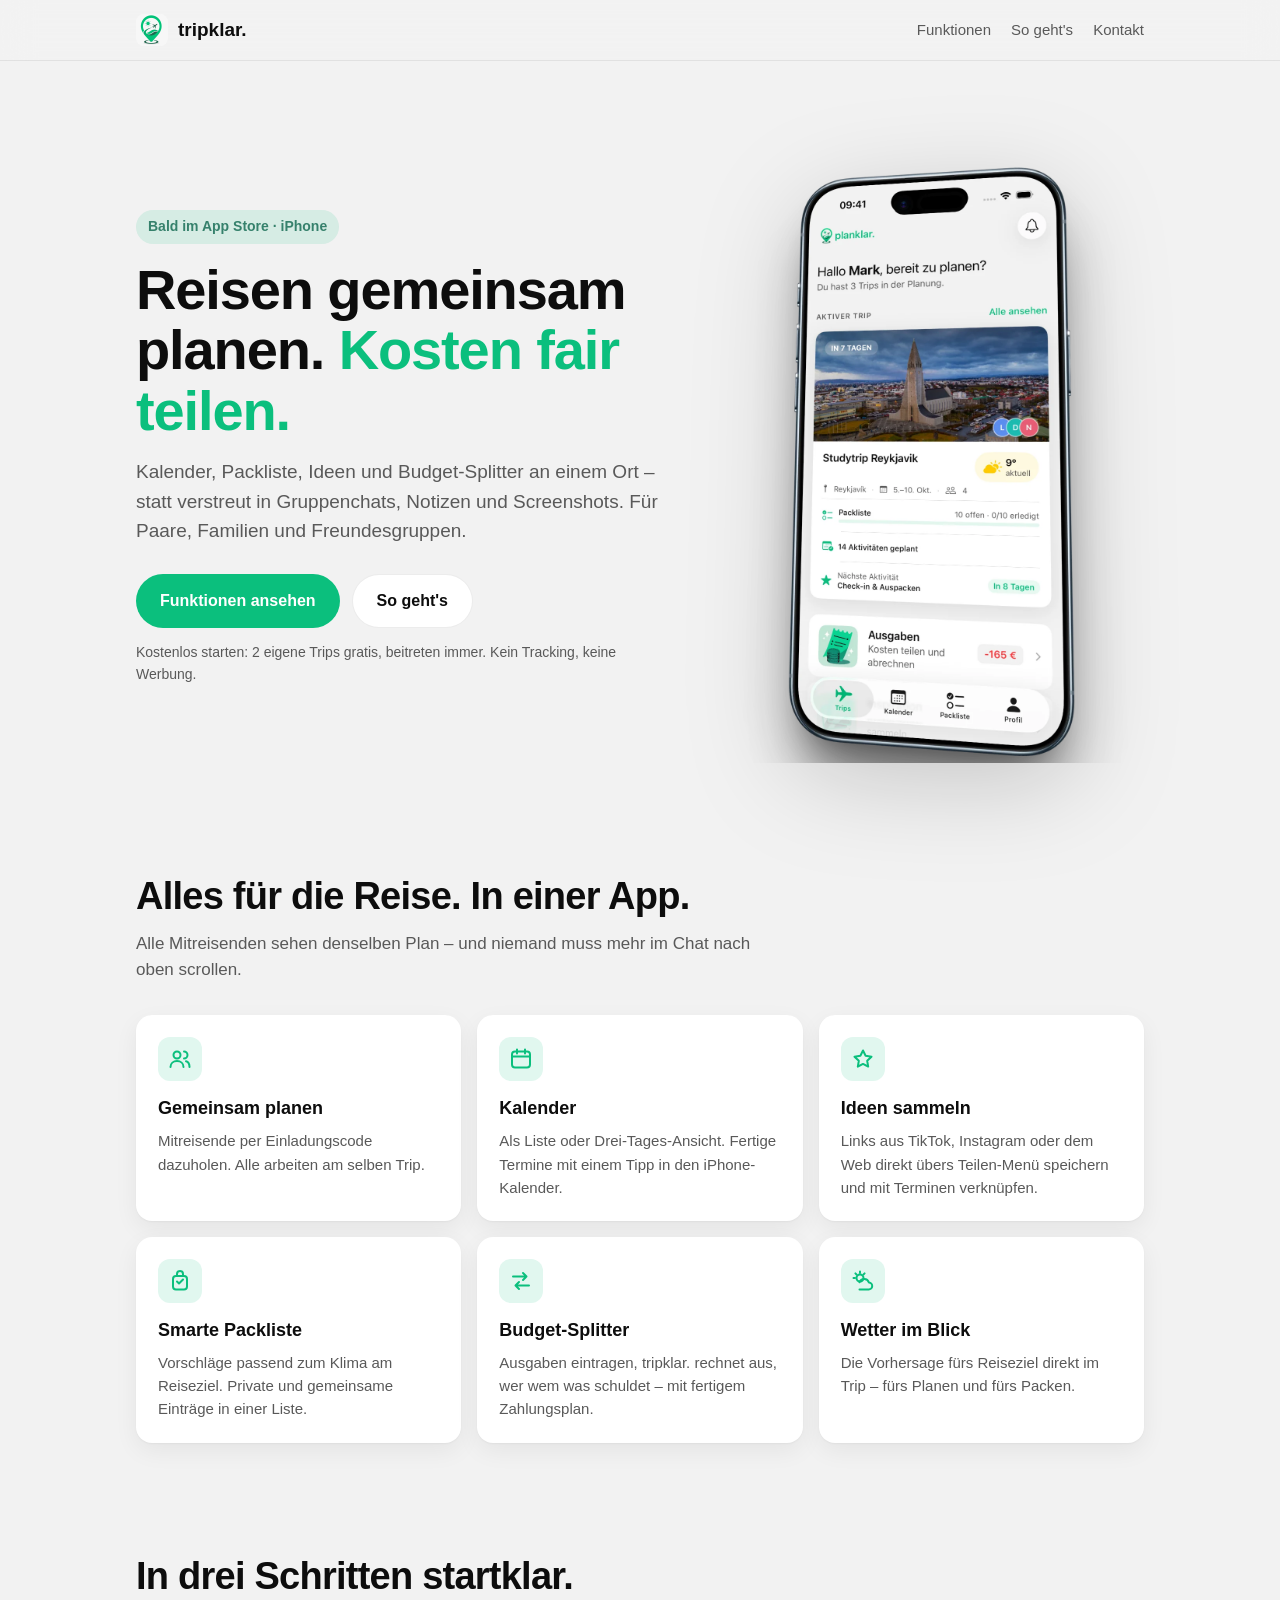
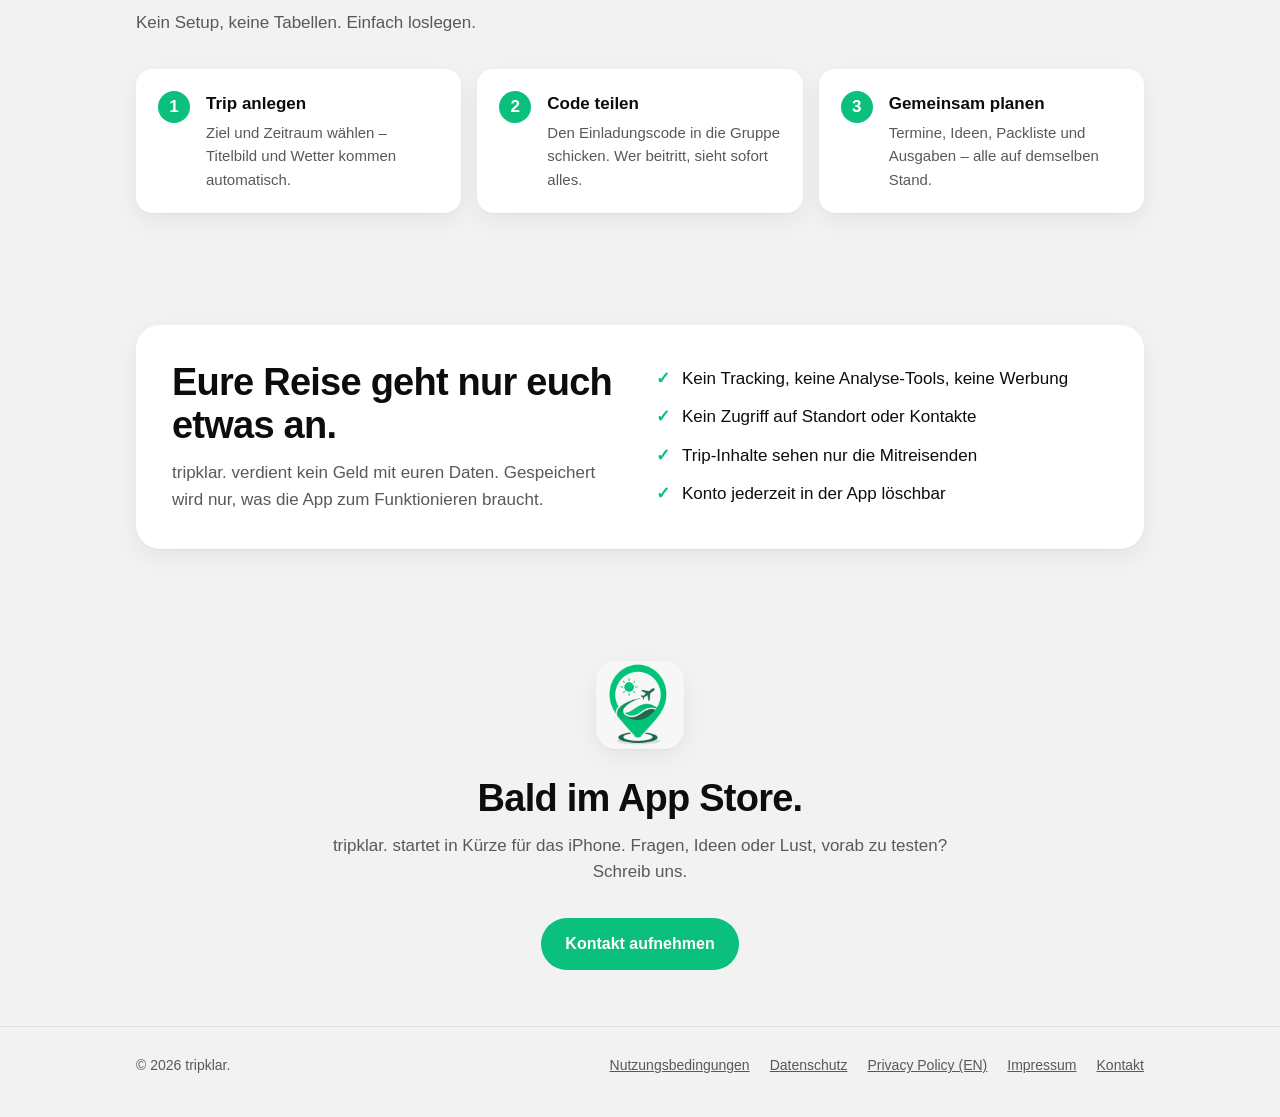
==== index.html @ 57090587 "feat: Website auf den neuen App-Namen tripklar. umgestellt Co-Authored-By: Claude Opus 5.5 <noreply@" ====
<!doctype html>
<html lang="de">
<head>
  <meta charset="utf-8">
  <meta name="viewport" content="width=device-width, initial-scale=1">
  <title>tripklar. – Reisen gemeinsam planen</title>
  <meta name="description" content="tripklar. ist der Reiseplaner für Paare, Familien und Freundesgruppen: Kalender, Packliste, Ideen und Budget-Splitter an einem Ort.">
  <meta name="theme-color" content="#0BBF7D">
  <meta property="og:title" content="tripklar. – Reisen gemeinsam planen">
  <meta property="og:description" content="Kalender, Packliste, Ideen und Budget-Splitter an einem Ort – statt verstreut im Gruppenchat.">
  <meta property="og:image" content="assets/hero-mockup.png">
  <link rel="icon" type="image/png" href="assets/favicon.png">
  <link rel="apple-touch-icon" href="assets/apple-touch-icon.png">
  <link rel="stylesheet" href="style.css">
</head>
<body>

<header class="site-header">
  <div class="wrap">
    <a class="brand" href="./"><img src="assets/logo.png" alt="">tripklar.</a>
    <nav>
      <a class="optional" href="#funktionen">Funktionen</a>
      <a class="optional" href="#so-gehts">So geht's</a>
      <a href="#start">Kontakt</a>
    </nav>
  </div>
</header>

<main>

  <section class="hero">
    <div class="wrap">
      <div>
        <span class="eyebrow">Bald im App Store · iPhone</span>
        <h1>Reisen gemeinsam planen. <span>Kosten fair teilen.</span></h1>
        <p class="lead">Kalender, Packliste, Ideen und Budget-Splitter an einem Ort – statt verstreut in Gruppenchats, Notizen und Screenshots. Für Paare, Familien und Freundesgruppen.</p>
        <div class="cta-row">
          <!-- Zum Launch: primären Button durch den App-Store-Link ersetzen. -->
          <a class="btn btn-primary" href="#funktionen">Funktionen ansehen</a>
          <a class="btn btn-ghost" href="#so-gehts">So geht's</a>
        </div>
        <small>Kostenlos starten: 2 eigene Trips gratis, beitreten immer. Kein Tracking, keine Werbung.</small>
      </div>

      <!-- Mockup from shots.so (transparent background). WebP for size,
           PNG for browsers without WebP support. -->
      <picture class="hero-mockup">
        <source srcset="assets/hero-mockup.webp" type="image/webp">
        <img src="assets/hero-mockup.png" width="1080" height="1620"
             alt="Die Startseite von tripklar. mit dem nächsten Trip, Wetter, Packliste und Ausgaben">
      </picture>
    </div>
  </section>

  <section id="funktionen">
    <div class="wrap">
      <h2 class="section-title">Alles für die Reise. In einer App.</h2>
      <p class="section-lead">Alle Mitreisenden sehen denselben Plan – und niemand muss mehr im Chat nach oben scrollen.</p>

      <div class="features">
        <article class="feature">
          <div class="icon"><svg viewBox="0 0 24 24" fill="none" stroke="currentColor" stroke-width="2" stroke-linecap="round" stroke-linejoin="round"><circle cx="9" cy="8" r="3.5"/><path d="M2.5 20c0-3.6 2.9-6 6.5-6s6.5 2.4 6.5 6"/><path d="M16 4.5a3.5 3.5 0 0 1 0 7"/><path d="M18 14.2c2.2.6 3.5 2.8 3.5 5.8"/></svg></div>
          <h3>Gemeinsam planen</h3>
          <p>Mitreisende per Einladungscode dazuholen. Alle arbeiten am selben Trip.</p>
        </article>
        <article class="feature">
          <div class="icon"><svg viewBox="0 0 24 24" fill="none" stroke="currentColor" stroke-width="2" stroke-linecap="round" stroke-linejoin="round"><rect x="3" y="4.5" width="18" height="16" rx="3"/><path d="M3 9.5h18M8 2.5v4M16 2.5v4"/></svg></div>
          <h3>Kalender</h3>
          <p>Als Liste oder Drei-Tages-Ansicht. Fertige Termine mit einem Tipp in den iPhone-Kalender.</p>
        </article>
        <article class="feature">
          <div class="icon"><svg viewBox="0 0 24 24" fill="none" stroke="currentColor" stroke-width="2" stroke-linecap="round" stroke-linejoin="round"><path d="M12 3.5l2.6 5.3 5.9.9-4.3 4.1 1 5.8L12 16.9l-5.2 2.7 1-5.8-4.3-4.1 5.9-.9z"/></svg></div>
          <h3>Ideen sammeln</h3>
          <p>Links aus TikTok, Instagram oder dem Web direkt übers Teilen-Menü speichern und mit Terminen verknüpfen.</p>
        </article>
        <article class="feature">
          <div class="icon"><svg viewBox="0 0 24 24" fill="none" stroke="currentColor" stroke-width="2" stroke-linecap="round" stroke-linejoin="round"><rect x="5" y="7" width="14" height="13.5" rx="3"/><path d="M9 7V5a3 3 0 0 1 6 0v2M9 12.5l2 2 4-4"/></svg></div>
          <h3>Smarte Packliste</h3>
          <p>Vorschläge passend zum Klima am Reiseziel. Private und gemeinsame Einträge in einer Liste.</p>
        </article>
        <article class="feature">
          <div class="icon"><svg viewBox="0 0 24 24" fill="none" stroke="currentColor" stroke-width="2" stroke-linecap="round" stroke-linejoin="round"><path d="M4 7.5h13.5M14 4l3.5 3.5L14 11"/><path d="M20 16.5H6.5M10 13l-3.5 3.5L10 20"/></svg></div>
          <h3>Budget-Splitter</h3>
          <p>Ausgaben eintragen, tripklar. rechnet aus, wer wem was schuldet – mit fertigem Zahlungsplan.</p>
        </article>
        <article class="feature">
          <div class="icon"><svg viewBox="0 0 24 24" fill="none" stroke="currentColor" stroke-width="2" stroke-linecap="round" stroke-linejoin="round"><circle cx="9" cy="9" r="3.5"/><path d="M9 2.5v1.5M2.5 9H4M4.4 4.4l1.1 1.1M13.6 4.4l-1.1 1.1"/><path d="M8.5 20.5h9a3.5 3.5 0 0 0 .4-7 5 5 0 0 0-9.4-.3"/></svg></div>
          <h3>Wetter im Blick</h3>
          <p>Die Vorhersage fürs Reiseziel direkt im Trip – fürs Planen und fürs Packen.</p>
        </article>
      </div>
    </div>
  </section>

  <section id="so-gehts">
    <div class="wrap">
      <h2 class="section-title">In drei Schritten startklar.</h2>
      <p class="section-lead">Kein Setup, keine Tabellen. Einfach loslegen.</p>
      <div class="steps">
        <div class="step"><h3>Trip anlegen</h3><p>Ziel und Zeitraum wählen – Titelbild und Wetter kommen automatisch.</p></div>
        <div class="step"><h3>Code teilen</h3><p>Den Einladungscode in die Gruppe schicken. Wer beitritt, sieht sofort alles.</p></div>
        <div class="step"><h3>Gemeinsam planen</h3><p>Termine, Ideen, Packliste und Ausgaben – alle auf demselben Stand.</p></div>
      </div>
    </div>
  </section>

  <section>
    <div class="wrap">
      <div class="promise">
        <div>
          <h2 class="section-title">Eure Reise geht nur euch etwas an.</h2>
          <p class="section-lead" style="margin:0">tripklar. verdient kein Geld mit euren Daten. Gespeichert wird nur, was die App zum Funktionieren braucht.</p>
        </div>
        <ul>
          <li>Kein Tracking, keine Analyse-Tools, keine Werbung</li>
          <li>Kein Zugriff auf Standort oder Kontakte</li>
          <li>Trip-Inhalte sehen nur die Mitreisenden</li>
          <li>Konto jederzeit in der App löschbar</li>
        </ul>
      </div>
    </div>
  </section>

  <section id="start" class="cta-final">
    <div class="wrap narrow">
      <img src="assets/logo.png" alt="" width="88" height="88" style="border-radius:20px;box-shadow:var(--shadow)">
      <h2 class="section-title" style="margin-top:20px">Bald im App Store.</h2>
      <p class="section-lead">tripklar. startet in Kürze für das iPhone. Fragen, Ideen oder Lust, vorab zu testen? Schreib uns.</p>
      <!-- TODO: Adresse ersetzen (dieselbe wie AppContact.supportEmail). -->
      <a class="btn btn-primary" href="mailto:support@example.com?subject=tripklar.">Kontakt aufnehmen</a>
    </div>
  </section>

</main>

<footer class="site-footer">
  <div class="wrap">
    <span>© 2026 tripklar.</span>
    <nav>
      <a href="nutzungsbedingungen.html">Nutzungsbedingungen</a>
      <a href="datenschutz.html">Datenschutz</a>
      <a href="privacy.html">Privacy Policy (EN)</a>
      <a href="impressum.html">Impressum</a>
      <a href="mailto:support@example.com">Kontakt</a>
    </nav>
  </div>
</footer>

</body>
</html>
---- style.css ----
/* planklar. website — colours from AppTheme.swift. System fonts only:
   no external requests, so the site needs no cookie banner and the
   privacy policy only has to cover the hosting itself. */

:root {
  --primary: #0BBF7D;
  --secondary: #36816C;
  --bg: #F2F2F2;
  --card: #FFFFFF;
  --text: #0D0D0D;
  --grey: #595959;
  --line: rgba(13, 13, 13, 0.08);
  --tint: rgba(11, 191, 125, 0.12);
  --radius: 16px;
  --shadow: 0 1px 2px rgba(0, 0, 0, 0.04), 0 8px 24px rgba(0, 0, 0, 0.06);
}

@media (prefers-color-scheme: dark) {
  :root {
    --bg: #0F1211;
    --card: #1A1E1C;
    --text: #F2F2F2;
    --grey: #A3A9A6;
    --line: rgba(255, 255, 255, 0.08);
    --tint: rgba(11, 191, 125, 0.16);
    --shadow: none;
  }
}

* { box-sizing: border-box; }

html { -webkit-text-size-adjust: 100%; scroll-behavior: smooth; }

body {
  margin: 0;
  background: var(--bg);
  color: var(--text);
  font-family: -apple-system, BlinkMacSystemFont, "SF Pro Text", "Segoe UI", Roboto, Helvetica, Arial, sans-serif;
  font-size: 17px;
  line-height: 1.55;
}

a { color: var(--secondary); }
@media (prefers-color-scheme: dark) { a { color: var(--primary); } }

.wrap { max-width: 1040px; margin: 0 auto; padding: 0 16px; }
.narrow { max-width: 720px; }

/* ---------- Header ---------- */

.site-header {
  position: sticky; top: 0; z-index: 10;
  background: color-mix(in srgb, var(--bg) 85%, transparent);
  backdrop-filter: saturate(180%) blur(16px);
  -webkit-backdrop-filter: saturate(180%) blur(16px);
  border-bottom: 1px solid var(--line);
}
.site-header .wrap { display: flex; align-items: center; justify-content: space-between; height: 60px; }
.brand { display: flex; align-items: center; gap: 10px; color: var(--text); text-decoration: none; font-weight: 700; font-size: 19px; }
.brand img { width: 32px; height: 32px; border-radius: 8px; }
.site-header nav { display: flex; gap: 20px; }
.site-header nav a { color: var(--grey); text-decoration: none; font-size: 15px; }
.site-header nav a:hover { color: var(--text); }
@media (max-width: 560px) { .site-header nav .optional { display: none; } }

/* ---------- Buttons ---------- */

.btn {
  display: inline-flex; align-items: center; justify-content: center; gap: 8px;
  padding: 14px 24px; border-radius: 999px;
  font-weight: 600; font-size: 16px; text-decoration: none;
  transition: transform .15s ease, opacity .15s ease;
}
.btn:active { transform: scale(0.97); }
.btn-primary { background: var(--primary); color: #fff; }
.btn-primary:hover { opacity: .9; }
.btn-ghost { background: var(--card); color: var(--text); border: 1px solid var(--line); }

/* ---------- Hero ---------- */

.hero { padding: 72px 0 56px; }
.hero .wrap { display: grid; grid-template-columns: 1.1fr 0.9fr; gap: 48px; align-items: center; }
.eyebrow {
  display: inline-block; padding: 6px 12px; border-radius: 999px;
  background: var(--tint); color: var(--secondary);
  font-size: 14px; font-weight: 600;
}
@media (prefers-color-scheme: dark) { .eyebrow { color: var(--primary); } }
.hero h1 { font-size: clamp(36px, 6vw, 56px); line-height: 1.08; letter-spacing: -0.02em; margin: 16px 0; }
.hero h1 span { color: var(--primary); }
.hero p.lead { font-size: 19px; color: var(--grey); margin: 0 0 28px; max-width: 34em; }
.cta-row { display: flex; flex-wrap: wrap; gap: 12px; }
.hero small { display: block; margin-top: 14px; color: var(--grey); font-size: 14px; }

@media (max-width: 820px) {
  .hero { padding: 40px 0 32px; }
  .hero .wrap { grid-template-columns: 1fr; gap: 36px; }
}

/* The phone mockup next to the headline. */
.hero-mockup { display: flex; justify-content: center; }
.hero-mockup img {
  width: 100%; max-width: 420px; height: auto;
  filter: drop-shadow(0 24px 48px rgba(0, 0, 0, 0.18));
}
@media (max-width: 820px) { .hero-mockup img { max-width: 320px; } }

/* ---------- Sections ---------- */

section { padding: 56px 0; }
.section-title { font-size: clamp(28px, 4vw, 38px); letter-spacing: -0.02em; line-height: 1.15; margin: 0 0 12px; }
.section-lead { color: var(--grey); margin: 0 0 32px; max-width: 38em; }

.features { display: grid; grid-template-columns: repeat(3, 1fr); gap: 16px; }
@media (max-width: 900px) { .features { grid-template-columns: repeat(2, 1fr); } }
@media (max-width: 560px) { .features { grid-template-columns: 1fr; } }
.feature { background: var(--card); border-radius: var(--radius); padding: 22px; box-shadow: var(--shadow); }
.feature .icon {
  width: 44px; height: 44px; border-radius: 12px; background: var(--tint);
  display: grid; place-items: center; margin-bottom: 14px; color: var(--primary);
}
.feature .icon svg { width: 24px; height: 24px; }
.feature h3 { margin: 0 0 6px; font-size: 18px; }
.feature p { margin: 0; color: var(--grey); font-size: 15px; }

.steps { display: grid; grid-template-columns: repeat(3, 1fr); gap: 16px; counter-reset: step; }
@media (max-width: 760px) { .steps { grid-template-columns: 1fr; } }
.step { position: relative; padding: 22px 22px 22px 70px; background: var(--card); border-radius: var(--radius); box-shadow: var(--shadow); }
.step::before {
  counter-increment: step; content: counter(step);
  position: absolute; left: 22px; top: 22px;
  width: 32px; height: 32px; border-radius: 50%;
  background: var(--primary); color: #fff; font-weight: 700;
  display: grid; place-items: center;
}
.step h3 { margin: 0 0 4px; font-size: 17px; }
.step p { margin: 0; color: var(--grey); font-size: 15px; }

.promise { background: var(--card); border-radius: 24px; padding: 36px; box-shadow: var(--shadow); display: grid; grid-template-columns: 1fr 1fr; gap: 32px; align-items: center; }
@media (max-width: 760px) { .promise { grid-template-columns: 1fr; padding: 24px; } }
.promise ul { list-style: none; padding: 0; margin: 0; display: grid; gap: 12px; }
.promise li { display: flex; gap: 12px; align-items: flex-start; }
.promise li::before { content: "✓"; color: var(--primary); font-weight: 800; }

.cta-final { text-align: center; }
.cta-final .section-lead { margin-left: auto; margin-right: auto; }

/* ---------- Footer ---------- */

.site-footer { border-top: 1px solid var(--line); padding: 28px 0 40px; color: var(--grey); font-size: 14px; }
.site-footer .wrap { display: flex; flex-wrap: wrap; gap: 12px 24px; justify-content: space-between; }
.site-footer nav { display: flex; flex-wrap: wrap; gap: 8px 20px; }
.site-footer a { color: var(--grey); }

/* ---------- Legal pages ---------- */

.legal { padding: 40px 0 64px; }
.legal h1 { font-size: clamp(30px, 5vw, 42px); letter-spacing: -0.02em; margin: 0 0 8px; }
.legal h2 { font-size: 21px; margin: 36px 0 8px; }
.legal h3 { font-size: 17px; margin: 22px 0 4px; }
.legal p, .legal li { color: var(--text); }
.legal .updated { color: var(--grey); margin: 0 0 24px; }
.legal address { font-style: normal; }

/* Unfilled placeholders: impossible to overlook before publishing. */
mark.todo { background: #FFE58A; color: #0D0D0D; padding: 0 4px; border-radius: 4px; }
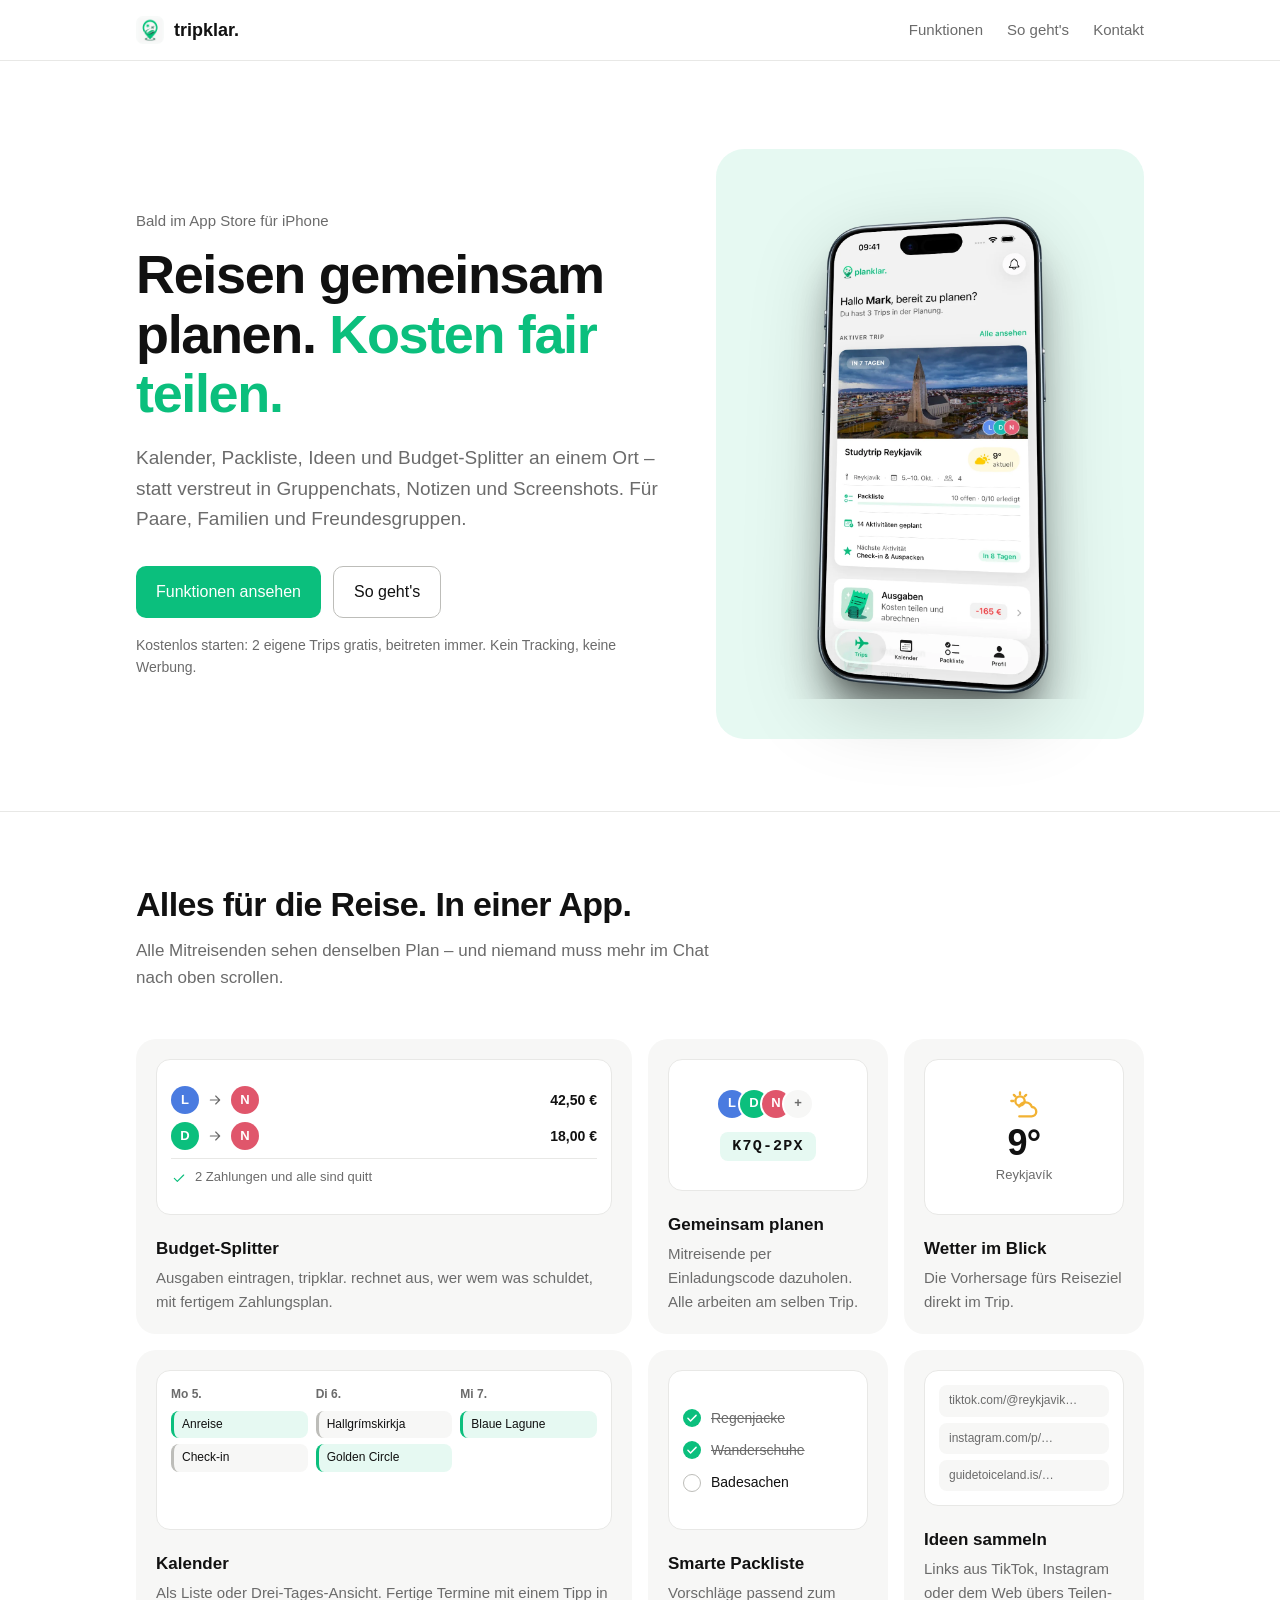
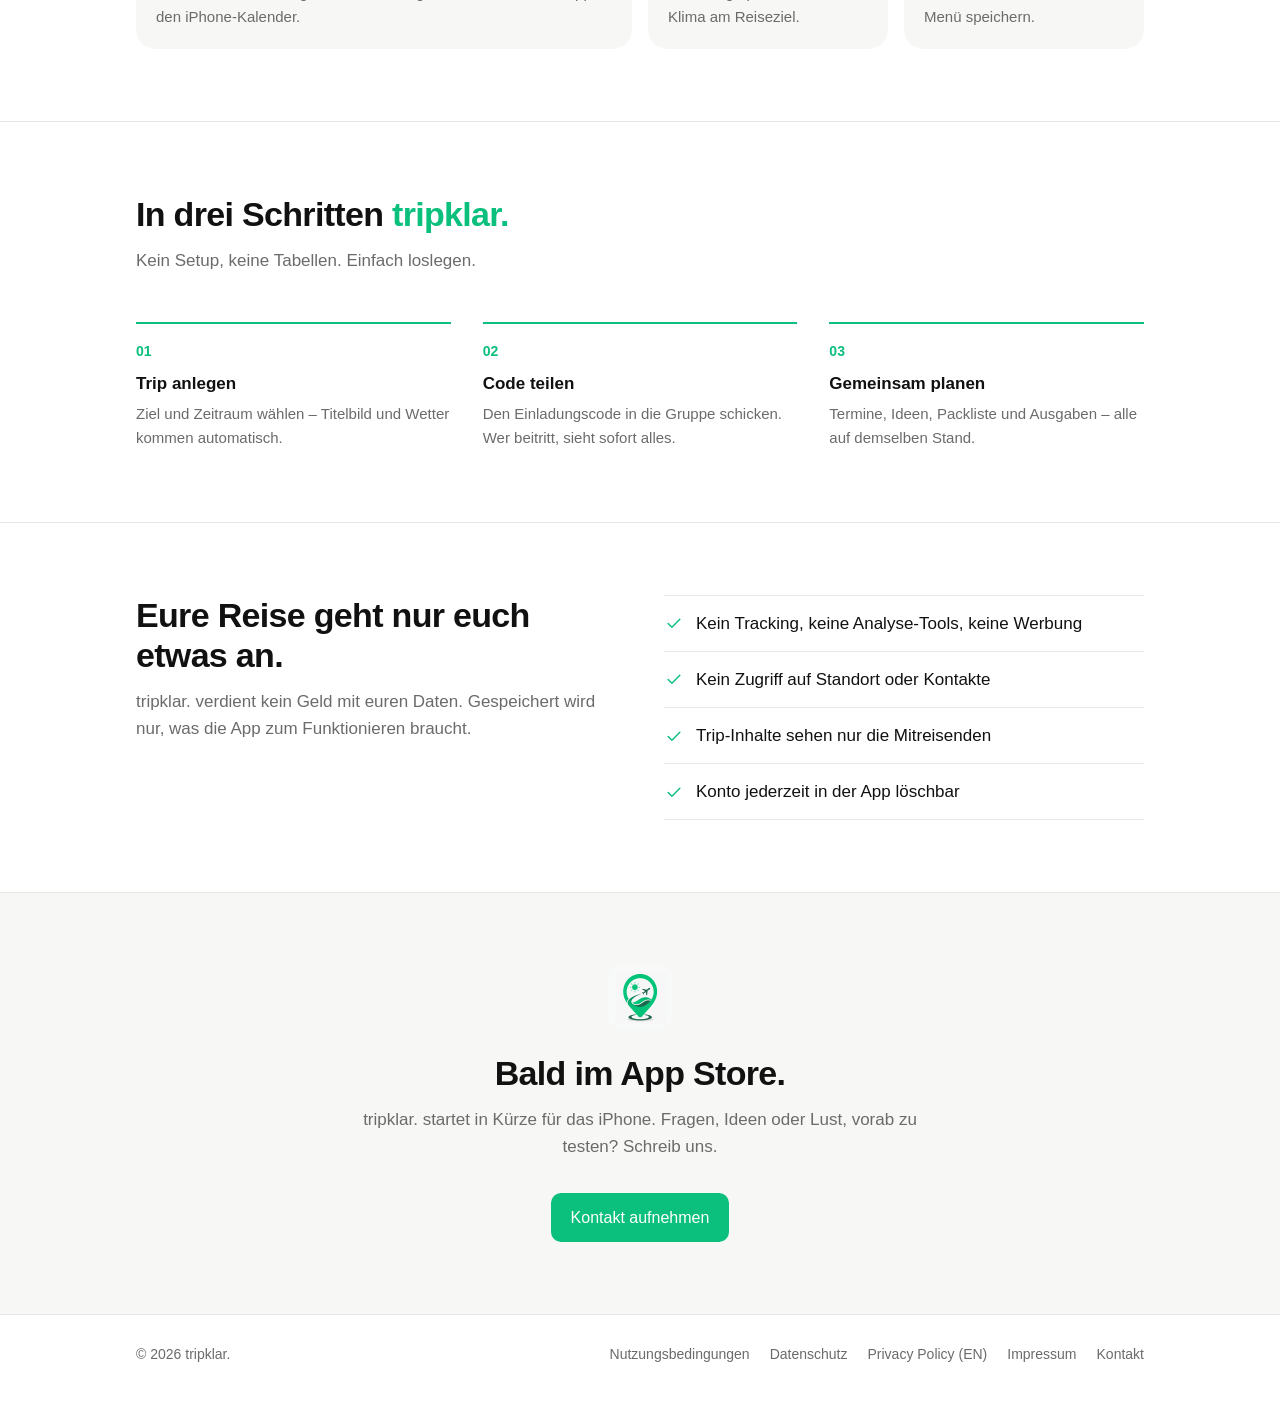
==== commit 19f8fb6f: "Minimalistisches Light-Design, Feature-Bento und Rechtstexte ohne Pexels/Open-Meteo - Nur noch Light" ====
--- a/index.html
+++ b/index.html
@@ -5,10 +5,12 @@
   <meta name="viewport" content="width=device-width, initial-scale=1">
   <title>tripklar. – Reisen gemeinsam planen</title>
   <meta name="description" content="tripklar. ist der Reiseplaner für Paare, Familien und Freundesgruppen: Kalender, Packliste, Ideen und Budget-Splitter an einem Ort.">
-  <meta name="theme-color" content="#0BBF7D">
+  <meta name="theme-color" content="#FFFFFF">
   <meta property="og:title" content="tripklar. – Reisen gemeinsam planen">
   <meta property="og:description" content="Kalender, Packliste, Ideen und Budget-Splitter an einem Ort – statt verstreut im Gruppenchat.">
-  <meta property="og:image" content="assets/hero-mockup.png">
+  <meta property="og:image" content="https://tripklar.app/assets/hero-mockup.png">
+  <meta property="og:url" content="https://tripklar.app/">
+  <link rel="canonical" href="https://tripklar.app/">
   <link rel="icon" type="image/png" href="assets/favicon.png">
   <link rel="apple-touch-icon" href="assets/apple-touch-icon.png">
   <link rel="stylesheet" href="style.css">
@@ -31,7 +33,7 @@
   <section class="hero">
     <div class="wrap">
       <div>
-        <span class="eyebrow">Bald im App Store · iPhone</span>
+        <span class="eyebrow">Bald im App Store für iPhone</span>
         <h1>Reisen gemeinsam planen. <span>Kosten fair teilen.</span></h1>
         <p class="lead">Kalender, Packliste, Ideen und Budget-Splitter an einem Ort – statt verstreut in Gruppenchats, Notizen und Screenshots. Für Paare, Familien und Freundesgruppen.</p>
         <div class="cta-row">
@@ -44,11 +46,13 @@
 
       <!-- Mockup from shots.so (transparent background). WebP for size,
            PNG for browsers without WebP support. -->
-      <picture class="hero-mockup">
-        <source srcset="assets/hero-mockup.webp" type="image/webp">
-        <img src="assets/hero-mockup.png" width="1080" height="1620"
-             alt="Die Startseite von tripklar. mit dem nächsten Trip, Wetter, Packliste und Ausgaben">
-      </picture>
+      <div class="hero-mockup">
+        <picture>
+          <source srcset="assets/hero-mockup.webp" type="image/webp">
+          <img src="assets/hero-mockup.png" width="1080" height="1620"
+               alt="Die Startseite von tripklar. mit dem nächsten Trip, Wetter, Packliste und Ausgaben">
+        </picture>
+      </div>
     </div>
   </section>
 
@@ -57,36 +61,59 @@
       <h2 class="section-title">Alles für die Reise. In einer App.</h2>
       <p class="section-lead">Alle Mitreisenden sehen denselben Plan – und niemand muss mehr im Chat nach oben scrollen.</p>
 
-      <div class="features">
-        <article class="feature">
-          <div class="icon"><svg viewBox="0 0 24 24" fill="none" stroke="currentColor" stroke-width="2" stroke-linecap="round" stroke-linejoin="round"><circle cx="9" cy="8" r="3.5"/><path d="M2.5 20c0-3.6 2.9-6 6.5-6s6.5 2.4 6.5 6"/><path d="M16 4.5a3.5 3.5 0 0 1 0 7"/><path d="M18 14.2c2.2.6 3.5 2.8 3.5 5.8"/></svg></div>
+      <div class="bento">
+        <article class="tile wide">
+          <div class="demo settle" aria-hidden="true">
+            <div class="row"><span class="av" style="--c:#4A7BE0">L</span><svg class="i" viewBox="0 0 24 24"><path d="M5 12h14M13 6l6 6-6 6"/></svg><span class="av" style="--c:#E0566B">N</span><span class="amt">42,50 €</span></div>
+            <div class="row"><span class="av" style="--c:#0BBF7D">D</span><svg class="i" viewBox="0 0 24 24"><path d="M5 12h14M13 6l6 6-6 6"/></svg><span class="av" style="--c:#E0566B">N</span><span class="amt">18,00 €</span></div>
+            <div class="row done"><svg class="i" viewBox="0 0 24 24"><path d="M5 12.5l4.5 4.5L19 7.5"/></svg>2 Zahlungen und alle sind quitt</div>
+          </div>
+          <h3>Budget-Splitter</h3>
+          <p>Ausgaben eintragen, tripklar. rechnet aus, wer wem was schuldet, mit fertigem Zahlungsplan.</p>
+        </article>
+        <article class="tile">
+          <div class="demo invite" aria-hidden="true">
+            <div class="avs"><span class="av" style="--c:#4A7BE0">L</span><span class="av" style="--c:#0BBF7D">D</span><span class="av" style="--c:#E0566B">N</span><span class="av add">+</span></div>
+            <code>K7Q-2PX</code>
+          </div>
           <h3>Gemeinsam planen</h3>
           <p>Mitreisende per Einladungscode dazuholen. Alle arbeiten am selben Trip.</p>
         </article>
-        <article class="feature">
-          <div class="icon"><svg viewBox="0 0 24 24" fill="none" stroke="currentColor" stroke-width="2" stroke-linecap="round" stroke-linejoin="round"><rect x="3" y="4.5" width="18" height="16" rx="3"/><path d="M3 9.5h18M8 2.5v4M16 2.5v4"/></svg></div>
+        <article class="tile">
+          <div class="demo weather" aria-hidden="true">
+            <svg class="i" viewBox="0 0 24 24"><circle cx="9" cy="9" r="3.5"/><path d="M9 2.5v1.5M2.5 9H4M4.4 4.4l1.1 1.1M13.6 4.4l-1.1 1.1"/><path d="M8.5 20.5h9a3.5 3.5 0 0 0 .4-7 5 5 0 0 0-9.4-.3"/></svg>
+            <span class="temp">9°</span>
+            <span class="place">Reykjavík</span>
+          </div>
+          <h3>Wetter im Blick</h3>
+          <p>Die Vorhersage fürs Reiseziel direkt im Trip.</p>
+        </article>
+        <article class="tile wide">
+          <div class="demo cal" aria-hidden="true">
+            <div class="day"><b>Mo 5.</b><span class="ev">Anreise</span><span class="ev soft">Check-in</span></div>
+            <div class="day"><b>Di 6.</b><span class="ev soft">Hallgrímskirkja</span><span class="ev">Golden Circle</span></div>
+            <div class="day"><b>Mi 7.</b><span class="ev">Blaue Lagune</span></div>
+          </div>
           <h3>Kalender</h3>
           <p>Als Liste oder Drei-Tages-Ansicht. Fertige Termine mit einem Tipp in den iPhone-Kalender.</p>
         </article>
-        <article class="feature">
-          <div class="icon"><svg viewBox="0 0 24 24" fill="none" stroke="currentColor" stroke-width="2" stroke-linecap="round" stroke-linejoin="round"><path d="M12 3.5l2.6 5.3 5.9.9-4.3 4.1 1 5.8L12 16.9l-5.2 2.7 1-5.8-4.3-4.1 5.9-.9z"/></svg></div>
+        <article class="tile">
+          <div class="demo pack" aria-hidden="true">
+            <div class="on"><svg class="i" viewBox="0 0 24 24"><path d="M5 12.5l4.5 4.5L19 7.5"/></svg>Regenjacke</div>
+            <div class="on"><svg class="i" viewBox="0 0 24 24"><path d="M5 12.5l4.5 4.5L19 7.5"/></svg>Wanderschuhe</div>
+            <div><span class="box"></span>Badesachen</div>
+          </div>
+          <h3>Smarte Packliste</h3>
+          <p>Vorschläge passend zum Klima am Reiseziel.</p>
+        </article>
+        <article class="tile">
+          <div class="demo links" aria-hidden="true">
+            <span>tiktok.com/@reykjavik…</span>
+            <span>instagram.com/p/…</span>
+            <span>guidetoiceland.is/…</span>
+          </div>
           <h3>Ideen sammeln</h3>
-          <p>Links aus TikTok, Instagram oder dem Web direkt übers Teilen-Menü speichern und mit Terminen verknüpfen.</p>
-        </article>
-        <article class="feature">
-          <div class="icon"><svg viewBox="0 0 24 24" fill="none" stroke="currentColor" stroke-width="2" stroke-linecap="round" stroke-linejoin="round"><rect x="5" y="7" width="14" height="13.5" rx="3"/><path d="M9 7V5a3 3 0 0 1 6 0v2M9 12.5l2 2 4-4"/></svg></div>
-          <h3>Smarte Packliste</h3>
-          <p>Vorschläge passend zum Klima am Reiseziel. Private und gemeinsame Einträge in einer Liste.</p>
-        </article>
-        <article class="feature">
-          <div class="icon"><svg viewBox="0 0 24 24" fill="none" stroke="currentColor" stroke-width="2" stroke-linecap="round" stroke-linejoin="round"><path d="M4 7.5h13.5M14 4l3.5 3.5L14 11"/><path d="M20 16.5H6.5M10 13l-3.5 3.5L10 20"/></svg></div>
-          <h3>Budget-Splitter</h3>
-          <p>Ausgaben eintragen, tripklar. rechnet aus, wer wem was schuldet – mit fertigem Zahlungsplan.</p>
-        </article>
-        <article class="feature">
-          <div class="icon"><svg viewBox="0 0 24 24" fill="none" stroke="currentColor" stroke-width="2" stroke-linecap="round" stroke-linejoin="round"><circle cx="9" cy="9" r="3.5"/><path d="M9 2.5v1.5M2.5 9H4M4.4 4.4l1.1 1.1M13.6 4.4l-1.1 1.1"/><path d="M8.5 20.5h9a3.5 3.5 0 0 0 .4-7 5 5 0 0 0-9.4-.3"/></svg></div>
-          <h3>Wetter im Blick</h3>
-          <p>Die Vorhersage fürs Reiseziel direkt im Trip – fürs Planen und fürs Packen.</p>
+          <p>Links aus TikTok, Instagram oder dem Web übers Teilen-Menü speichern.</p>
         </article>
       </div>
     </div>
@@ -94,7 +121,7 @@
 
   <section id="so-gehts">
     <div class="wrap">
-      <h2 class="section-title">In drei Schritten startklar.</h2>
+      <h2 class="section-title">In drei Schritten <span class="accent">tripklar.</span></h2>
       <p class="section-lead">Kein Setup, keine Tabellen. Einfach loslegen.</p>
       <div class="steps">
         <div class="step"><h3>Trip anlegen</h3><p>Ziel und Zeitraum wählen – Titelbild und Wetter kommen automatisch.</p></div>
@@ -109,13 +136,13 @@
       <div class="promise">
         <div>
           <h2 class="section-title">Eure Reise geht nur euch etwas an.</h2>
-          <p class="section-lead" style="margin:0">tripklar. verdient kein Geld mit euren Daten. Gespeichert wird nur, was die App zum Funktionieren braucht.</p>
+          <p class="section-lead">tripklar. verdient kein Geld mit euren Daten. Gespeichert wird nur, was die App zum Funktionieren braucht.</p>
         </div>
         <ul>
-          <li>Kein Tracking, keine Analyse-Tools, keine Werbung</li>
-          <li>Kein Zugriff auf Standort oder Kontakte</li>
-          <li>Trip-Inhalte sehen nur die Mitreisenden</li>
-          <li>Konto jederzeit in der App löschbar</li>
+          <li><svg class="i" viewBox="0 0 24 24" aria-hidden="true"><path d="M5 12.5l4.5 4.5L19 7.5"/></svg>Kein Tracking, keine Analyse-Tools, keine Werbung</li>
+          <li><svg class="i" viewBox="0 0 24 24" aria-hidden="true"><path d="M5 12.5l4.5 4.5L19 7.5"/></svg>Kein Zugriff auf Standort oder Kontakte</li>
+          <li><svg class="i" viewBox="0 0 24 24" aria-hidden="true"><path d="M5 12.5l4.5 4.5L19 7.5"/></svg>Trip-Inhalte sehen nur die Mitreisenden</li>
+          <li><svg class="i" viewBox="0 0 24 24" aria-hidden="true"><path d="M5 12.5l4.5 4.5L19 7.5"/></svg>Konto jederzeit in der App löschbar</li>
         </ul>
       </div>
     </div>
@@ -123,11 +150,10 @@
 
   <section id="start" class="cta-final">
     <div class="wrap narrow">
-      <img src="assets/logo.png" alt="" width="88" height="88" style="border-radius:20px;box-shadow:var(--shadow)">
-      <h2 class="section-title" style="margin-top:20px">Bald im App Store.</h2>
+      <img src="assets/logo.png" alt="" width="64" height="64">
+      <h2 class="section-title">Bald im App Store.</h2>
       <p class="section-lead">tripklar. startet in Kürze für das iPhone. Fragen, Ideen oder Lust, vorab zu testen? Schreib uns.</p>
-      <!-- TODO: Adresse ersetzen (dieselbe wie AppContact.supportEmail). -->
-      <a class="btn btn-primary" href="mailto:support@example.com?subject=tripklar.">Kontakt aufnehmen</a>
+      <a class="btn btn-primary" href="mailto:info@tripklar.app?subject=tripklar.">Kontakt aufnehmen</a>
     </div>
   </section>
 
@@ -141,7 +167,7 @@
       <a href="datenschutz.html">Datenschutz</a>
       <a href="privacy.html">Privacy Policy (EN)</a>
       <a href="impressum.html">Impressum</a>
-      <a href="mailto:support@example.com">Kontakt</a>
+      <a href="mailto:info@tripklar.app">Kontakt</a>
     </nav>
   </div>
 </footer>
--- a/style.css
+++ b/style.css
@@ -1,30 +1,17 @@
-/* planklar. website — colours from AppTheme.swift. System fonts only:
-   no external requests, so the site needs no cookie banner and the
-   privacy policy only has to cover the hosting itself. */
+/* tripklar. website — light only, colours from AppTheme.swift.
+   System fonts only: no external requests, so the site needs no cookie
+   banner and the privacy policy only has to cover the hosting itself. */
 
 :root {
+  color-scheme: light;
+  /* The one green, plus one flat tint of it — no other greens, no gradients. */
   --primary: #0BBF7D;
-  --secondary: #36816C;
-  --bg: #F2F2F2;
-  --card: #FFFFFF;
-  --text: #0D0D0D;
-  --grey: #595959;
-  --line: rgba(13, 13, 13, 0.08);
-  --tint: rgba(11, 191, 125, 0.12);
-  --radius: 16px;
-  --shadow: 0 1px 2px rgba(0, 0, 0, 0.04), 0 8px 24px rgba(0, 0, 0, 0.06);
-}
-
-@media (prefers-color-scheme: dark) {
-  :root {
-    --bg: #0F1211;
-    --card: #1A1E1C;
-    --text: #F2F2F2;
-    --grey: #A3A9A6;
-    --line: rgba(255, 255, 255, 0.08);
-    --tint: rgba(11, 191, 125, 0.16);
-    --shadow: none;
-  }
+  --tint: rgba(11, 191, 125, 0.10);
+  --bg: #FFFFFF;
+  --subtle: #F7F7F6;
+  --text: #111111;
+  --grey: #6B6B6B;
+  --line: #E8E8E6;
 }
 
 * { box-sizing: border-box; }
@@ -37,11 +24,17 @@
   color: var(--text);
   font-family: -apple-system, BlinkMacSystemFont, "SF Pro Text", "Segoe UI", Roboto, Helvetica, Arial, sans-serif;
   font-size: 17px;
-  line-height: 1.55;
-}
-
-a { color: var(--secondary); }
-@media (prefers-color-scheme: dark) { a { color: var(--primary); } }
+  line-height: 1.6;
+}
+
+a { color: var(--text); text-decoration-color: var(--primary); text-decoration-thickness: 1.5px; text-underline-offset: 3px; }
+
+/* Line icons (24×24 grid), coloured via currentColor. */
+svg.i {
+  width: 20px; height: 20px; flex: none;
+  fill: none; stroke: currentColor; stroke-width: 1.75;
+  stroke-linecap: round; stroke-linejoin: round;
+}
 
 .wrap { max-width: 1040px; margin: 0 auto; padding: 0 16px; }
 .narrow { max-width: 720px; }
@@ -50,15 +43,15 @@
 
 .site-header {
   position: sticky; top: 0; z-index: 10;
-  background: color-mix(in srgb, var(--bg) 85%, transparent);
-  backdrop-filter: saturate(180%) blur(16px);
-  -webkit-backdrop-filter: saturate(180%) blur(16px);
+  background: rgba(255, 255, 255, 0.92);
+  backdrop-filter: blur(12px);
+  -webkit-backdrop-filter: blur(12px);
   border-bottom: 1px solid var(--line);
 }
 .site-header .wrap { display: flex; align-items: center; justify-content: space-between; height: 60px; }
-.brand { display: flex; align-items: center; gap: 10px; color: var(--text); text-decoration: none; font-weight: 700; font-size: 19px; }
-.brand img { width: 32px; height: 32px; border-radius: 8px; }
-.site-header nav { display: flex; gap: 20px; }
+.brand { display: flex; align-items: center; gap: 10px; color: var(--text); text-decoration: none; font-weight: 600; font-size: 18px; }
+.brand img { width: 28px; height: 28px; border-radius: 7px; }
+.site-header nav { display: flex; gap: 24px; }
 .site-header nav a { color: var(--grey); text-decoration: none; font-size: 15px; }
 .site-header nav a:hover { color: var(--text); }
 @media (max-width: 560px) { .site-header nav .optional { display: none; } }
@@ -67,100 +60,161 @@
 
 .btn {
   display: inline-flex; align-items: center; justify-content: center; gap: 8px;
-  padding: 14px 24px; border-radius: 999px;
-  font-weight: 600; font-size: 16px; text-decoration: none;
-  transition: transform .15s ease, opacity .15s ease;
-}
-.btn:active { transform: scale(0.97); }
+  padding: 12px 20px; border-radius: 10px;
+  font-weight: 500; font-size: 16px; text-decoration: none;
+  transition: opacity .15s ease, border-color .15s ease;
+}
 .btn-primary { background: var(--primary); color: #fff; }
-.btn-primary:hover { opacity: .9; }
-.btn-ghost { background: var(--card); color: var(--text); border: 1px solid var(--line); }
+.btn-primary:hover { opacity: .88; }
+.btn-ghost { color: var(--text); border: 1.5px solid #BDBDB9; }
+.btn-ghost:hover { border-color: var(--text); }
 
 /* ---------- Hero ---------- */
 
-.hero { padding: 72px 0 56px; }
-.hero .wrap { display: grid; grid-template-columns: 1.1fr 0.9fr; gap: 48px; align-items: center; }
-.eyebrow {
-  display: inline-block; padding: 6px 12px; border-radius: 999px;
-  background: var(--tint); color: var(--secondary);
-  font-size: 14px; font-weight: 600;
-}
-@media (prefers-color-scheme: dark) { .eyebrow { color: var(--primary); } }
-.hero h1 { font-size: clamp(36px, 6vw, 56px); line-height: 1.08; letter-spacing: -0.02em; margin: 16px 0; }
-.hero h1 span { color: var(--primary); }
-.hero p.lead { font-size: 19px; color: var(--grey); margin: 0 0 28px; max-width: 34em; }
+.hero { padding: 88px 0 72px; }
+.hero .wrap { display: grid; grid-template-columns: 1.1fr 0.9fr; gap: 56px; align-items: center; }
+.eyebrow { display: block; color: var(--grey); font-size: 15px; }
+.hero h1 { font-size: clamp(36px, 5.5vw, 54px); font-weight: 600; line-height: 1.1; letter-spacing: -0.025em; margin: 12px 0 20px; }
+.hero h1 span, .accent { color: var(--primary); }
+.hero p.lead { font-size: 19px; color: var(--grey); margin: 0 0 32px; max-width: 32em; }
 .cta-row { display: flex; flex-wrap: wrap; gap: 12px; }
-.hero small { display: block; margin-top: 14px; color: var(--grey); font-size: 14px; }
+.hero small { display: block; margin-top: 16px; color: var(--grey); font-size: 14px; }
 
 @media (max-width: 820px) {
-  .hero { padding: 40px 0 32px; }
-  .hero .wrap { grid-template-columns: 1fr; gap: 36px; }
-}
-
-/* The phone mockup next to the headline. */
-.hero-mockup { display: flex; justify-content: center; }
+  .hero { padding: 48px 0 40px; }
+  .hero .wrap { grid-template-columns: 1fr; gap: 40px; }
+}
+
+/* The phone mockup sits on a flat green panel so its edges have room
+   and it doesn't read as cropped. */
+.hero-mockup {
+  display: flex; justify-content: center;
+  padding: 40px 24px;
+  background: var(--tint);
+  border-radius: 28px;
+}
 .hero-mockup img {
-  width: 100%; max-width: 420px; height: auto;
-  filter: drop-shadow(0 24px 48px rgba(0, 0, 0, 0.18));
-}
-@media (max-width: 820px) { .hero-mockup img { max-width: 320px; } }
+  display: block; width: 100%; max-width: 340px; height: auto;
+  filter: drop-shadow(0 20px 36px rgba(0, 0, 0, 0.16));
+}
+@media (max-width: 820px) { .hero-mockup { padding: 28px 16px; } .hero-mockup img { max-width: 260px; } }
 
 /* ---------- Sections ---------- */
 
-section { padding: 56px 0; }
-.section-title { font-size: clamp(28px, 4vw, 38px); letter-spacing: -0.02em; line-height: 1.15; margin: 0 0 12px; }
-.section-lead { color: var(--grey); margin: 0 0 32px; max-width: 38em; }
-
-.features { display: grid; grid-template-columns: repeat(3, 1fr); gap: 16px; }
-@media (max-width: 900px) { .features { grid-template-columns: repeat(2, 1fr); } }
-@media (max-width: 560px) { .features { grid-template-columns: 1fr; } }
-.feature { background: var(--card); border-radius: var(--radius); padding: 22px; box-shadow: var(--shadow); }
-.feature .icon {
-  width: 44px; height: 44px; border-radius: 12px; background: var(--tint);
-  display: grid; place-items: center; margin-bottom: 14px; color: var(--primary);
-}
-.feature .icon svg { width: 24px; height: 24px; }
-.feature h3 { margin: 0 0 6px; font-size: 18px; }
-.feature p { margin: 0; color: var(--grey); font-size: 15px; }
-
-.steps { display: grid; grid-template-columns: repeat(3, 1fr); gap: 16px; counter-reset: step; }
-@media (max-width: 760px) { .steps { grid-template-columns: 1fr; } }
-.step { position: relative; padding: 22px 22px 22px 70px; background: var(--card); border-radius: var(--radius); box-shadow: var(--shadow); }
+section { padding: 72px 0; border-top: 1px solid var(--line); }
+section.hero { border-top: 0; }
+.section-title { font-size: clamp(26px, 3.5vw, 34px); font-weight: 600; letter-spacing: -0.02em; line-height: 1.2; margin: 0 0 12px; }
+.section-lead { color: var(--grey); margin: 0 0 48px; max-width: 36em; }
+
+/* Feature bento: each tile shows a tiny piece of the app, built in HTML. */
+.bento { display: grid; grid-template-columns: repeat(4, 1fr); gap: 16px; }
+.tile { grid-column: span 1; display: flex; flex-direction: column; padding: 20px; background: var(--subtle); border-radius: 20px; }
+.tile.wide { grid-column: span 2; }
+@media (max-width: 900px) { .bento { grid-template-columns: repeat(2, 1fr); } }
+@media (max-width: 560px) { .bento { grid-template-columns: 1fr; } .tile.wide { grid-column: span 1; } }
+.tile h3 { margin: 0 0 4px; font-size: 17px; font-weight: 600; }
+.tile p { margin: 0; color: var(--grey); font-size: 15px; }
+
+.demo {
+  flex: 1; min-height: 132px; margin-bottom: 20px; padding: 14px;
+  background: var(--bg); border: 1px solid var(--line); border-radius: 14px;
+  font-size: 14px;
+}
+.av {
+  display: inline-grid; place-items: center; flex: none;
+  width: 28px; height: 28px; border-radius: 50%;
+  background: var(--c); color: #fff; font-size: 13px; font-weight: 600;
+}
+
+.settle { display: grid; gap: 8px; align-content: center; }
+.settle .row { display: flex; align-items: center; gap: 8px; }
+.settle .row .i { width: 16px; height: 16px; color: var(--grey); }
+.settle .amt { margin-left: auto; font-weight: 600; font-variant-numeric: tabular-nums; }
+.settle .done { color: var(--grey); font-size: 13px; padding-top: 8px; border-top: 1px solid var(--line); }
+.settle .done .i { color: var(--primary); }
+
+.invite { display: flex; flex-direction: column; align-items: center; justify-content: center; gap: 14px; }
+.invite .avs { display: flex; }
+.invite .av { margin-left: -6px; box-shadow: 0 0 0 2px var(--bg); }
+.invite .av.add { background: var(--subtle); color: var(--grey); }
+.invite code {
+  padding: 6px 12px; border-radius: 8px; background: var(--tint);
+  color: var(--text); font: 600 15px ui-monospace, SFMono-Regular, Menlo, monospace; letter-spacing: 0.08em;
+}
+
+.weather { display: flex; flex-direction: column; align-items: center; justify-content: center; gap: 2px; }
+.weather .i { width: 32px; height: 32px; color: #F2B233; }
+.weather .temp { font-size: 36px; font-weight: 600; line-height: 1.1; letter-spacing: -0.02em; }
+.weather .place { color: var(--grey); font-size: 13px; }
+
+.cal { display: grid; grid-template-columns: repeat(3, 1fr); gap: 8px; }
+.cal .day { display: flex; flex-direction: column; gap: 6px; }
+.cal b { font-size: 12px; font-weight: 600; color: var(--grey); }
+.cal .ev {
+  padding: 6px 8px; border-radius: 8px; border-left: 3px solid var(--primary);
+  background: var(--tint); font-size: 12px; line-height: 1.3;
+  overflow: hidden; text-overflow: ellipsis; white-space: nowrap;
+}
+.cal .ev.soft { background: var(--subtle); border-left-color: #BDBDB9; }
+
+.pack { display: grid; gap: 10px; align-content: center; }
+.pack div { display: flex; align-items: center; gap: 10px; }
+.pack .on { color: var(--grey); text-decoration: line-through; }
+.pack .on .i {
+  width: 18px; height: 18px; padding: 2px; border-radius: 50%;
+  background: var(--primary); color: #fff; stroke-width: 2.5;
+}
+.pack .box { width: 18px; height: 18px; border-radius: 50%; border: 1.5px solid #BDBDB9; }
+
+.links { display: flex; flex-direction: column; justify-content: center; gap: 6px; }
+.links span {
+  padding: 6px 10px; border-radius: 8px; background: var(--subtle);
+  color: var(--grey); font-size: 12px;
+  overflow: hidden; text-overflow: ellipsis; white-space: nowrap;
+}
+
+.steps { display: grid; grid-template-columns: repeat(3, 1fr); gap: 32px; counter-reset: step; }
+@media (max-width: 760px) { .steps { grid-template-columns: 1fr; gap: 24px; } }
+.step { padding-top: 16px; border-top: 2px solid var(--primary); }
 .step::before {
-  counter-increment: step; content: counter(step);
-  position: absolute; left: 22px; top: 22px;
-  width: 32px; height: 32px; border-radius: 50%;
-  background: var(--primary); color: #fff; font-weight: 700;
-  display: grid; place-items: center;
-}
-.step h3 { margin: 0 0 4px; font-size: 17px; }
+  counter-increment: step; content: "0" counter(step);
+  display: block; margin-bottom: 8px;
+  color: var(--primary); font-size: 14px; font-weight: 600; font-variant-numeric: tabular-nums;
+}
+.step h3 { margin: 0 0 4px; font-size: 17px; font-weight: 600; }
 .step p { margin: 0; color: var(--grey); font-size: 15px; }
 
-.promise { background: var(--card); border-radius: 24px; padding: 36px; box-shadow: var(--shadow); display: grid; grid-template-columns: 1fr 1fr; gap: 32px; align-items: center; }
-@media (max-width: 760px) { .promise { grid-template-columns: 1fr; padding: 24px; } }
-.promise ul { list-style: none; padding: 0; margin: 0; display: grid; gap: 12px; }
-.promise li { display: flex; gap: 12px; align-items: flex-start; }
-.promise li::before { content: "✓"; color: var(--primary); font-weight: 800; }
-
-.cta-final { text-align: center; }
-.cta-final .section-lead { margin-left: auto; margin-right: auto; }
+.promise { display: grid; grid-template-columns: 1fr 1fr; gap: 48px; align-items: start; }
+.promise .section-lead { margin: 0; }
+@media (max-width: 760px) { .promise { grid-template-columns: 1fr; gap: 28px; } }
+.promise ul { list-style: none; padding: 0; margin: 0; }
+.promise li { display: flex; gap: 12px; align-items: center; padding: 14px 0; border-bottom: 1px solid var(--line); }
+.promise li:first-child { border-top: 1px solid var(--line); }
+.promise li .i { color: var(--primary); }
+
+.cta-final { background: var(--subtle); text-align: center; }
+.cta-final img { display: block; margin: 0 auto 24px; border-radius: 14px; }
+.cta-final .section-lead { margin-left: auto; margin-right: auto; margin-bottom: 32px; }
 
 /* ---------- Footer ---------- */
 
 .site-footer { border-top: 1px solid var(--line); padding: 28px 0 40px; color: var(--grey); font-size: 14px; }
-.site-footer .wrap { display: flex; flex-wrap: wrap; gap: 12px 24px; justify-content: space-between; }
+.site-footer .wrap { display: flex; flex-wrap: wrap; gap: 12px 24px; justify-content: space-between; align-items: center; }
 .site-footer nav { display: flex; flex-wrap: wrap; gap: 8px 20px; }
-.site-footer a { color: var(--grey); }
+.site-footer a { color: var(--grey); text-decoration: none; }
+.site-footer a:hover { color: var(--text); }
+.back { display: inline-flex; align-items: center; gap: 6px; }
+.back .i { width: 16px; height: 16px; }
 
 /* ---------- Legal pages ---------- */
 
-.legal { padding: 40px 0 64px; }
-.legal h1 { font-size: clamp(30px, 5vw, 42px); letter-spacing: -0.02em; margin: 0 0 8px; }
-.legal h2 { font-size: 21px; margin: 36px 0 8px; }
-.legal h3 { font-size: 17px; margin: 22px 0 4px; }
+.legal { padding: 48px 0 72px; }
+.legal h1 { font-size: clamp(30px, 5vw, 40px); font-weight: 600; letter-spacing: -0.02em; margin: 0 0 8px; }
+.legal h2 { font-size: 20px; font-weight: 600; margin: 40px 0 8px; }
+.legal h3 { font-size: 17px; font-weight: 600; margin: 24px 0 4px; }
 .legal p, .legal li { color: var(--text); }
 .legal .updated { color: var(--grey); margin: 0 0 24px; }
 .legal address { font-style: normal; }
 
 /* Unfilled placeholders: impossible to overlook before publishing. */
-mark.todo { background: #FFE58A; color: #0D0D0D; padding: 0 4px; border-radius: 4px; }
+mark.todo { background: #FFE58A; color: #111; padding: 0 4px; border-radius: 4px; }
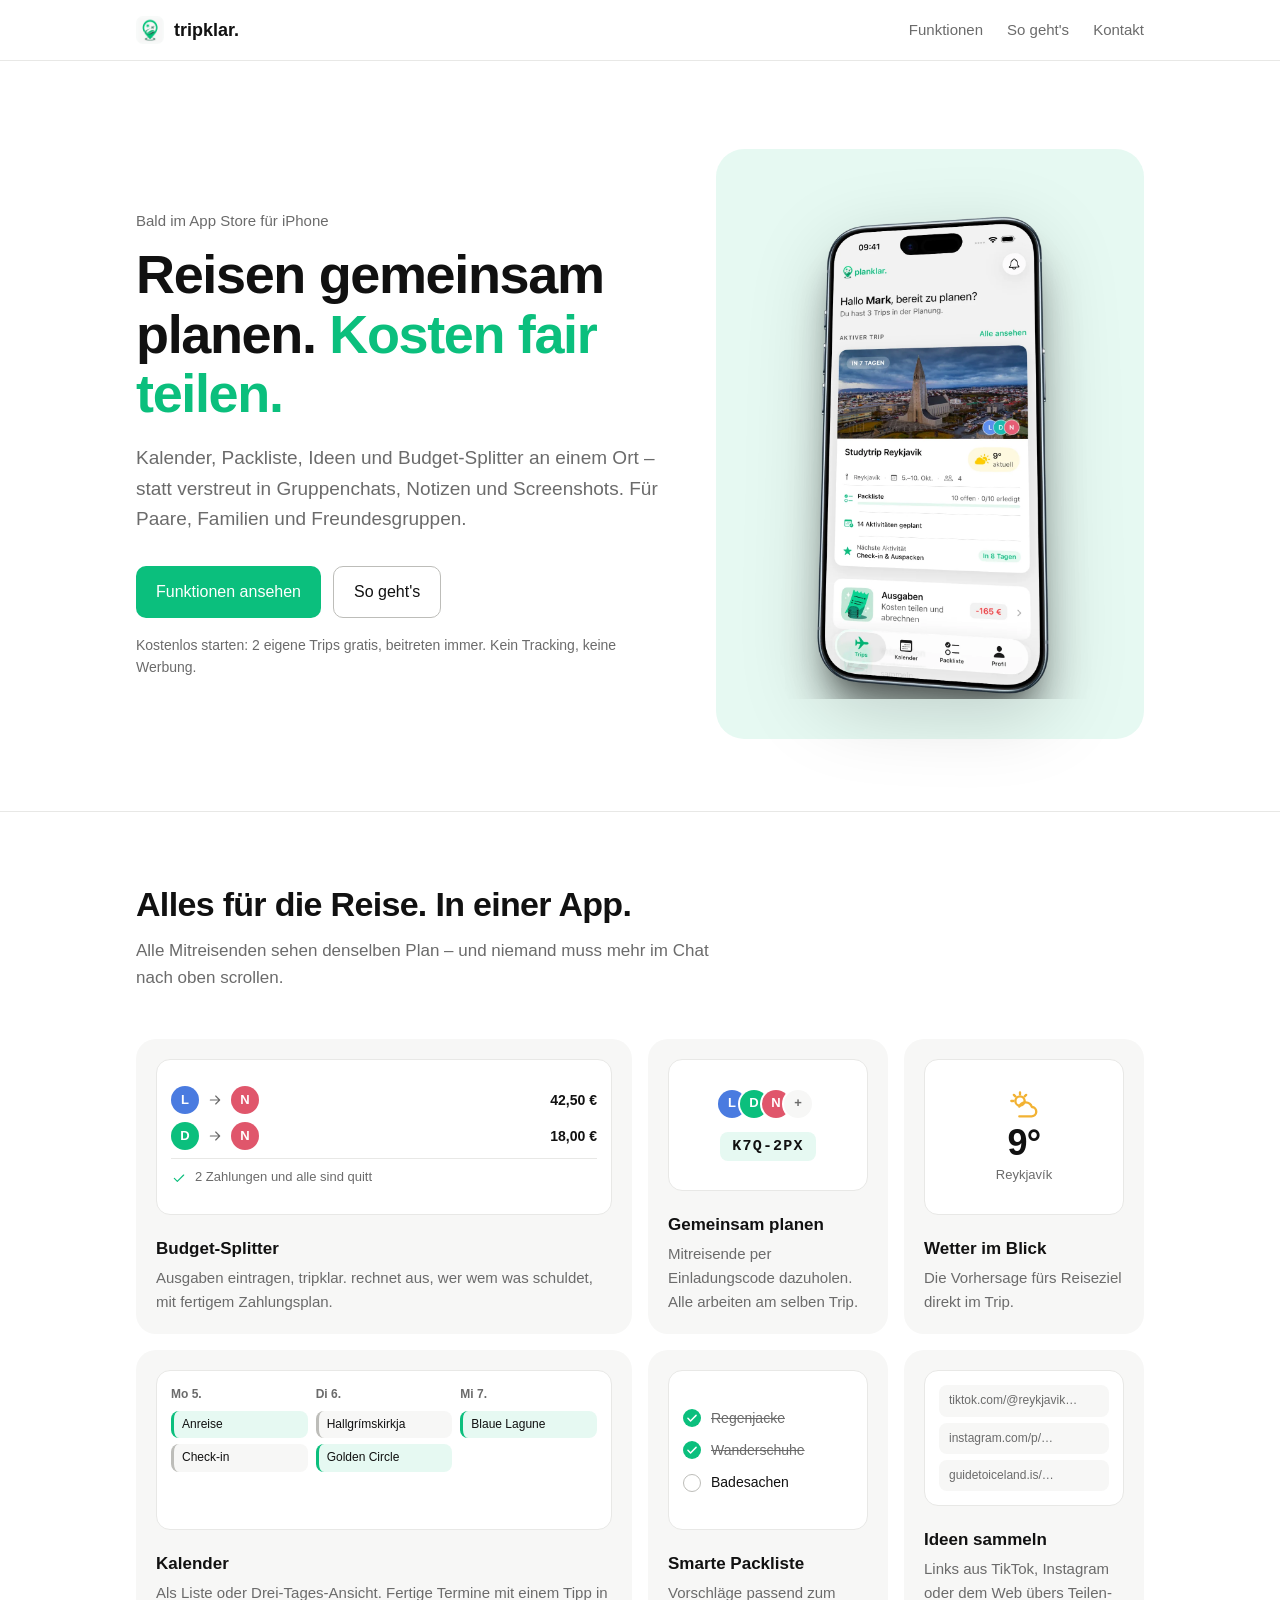
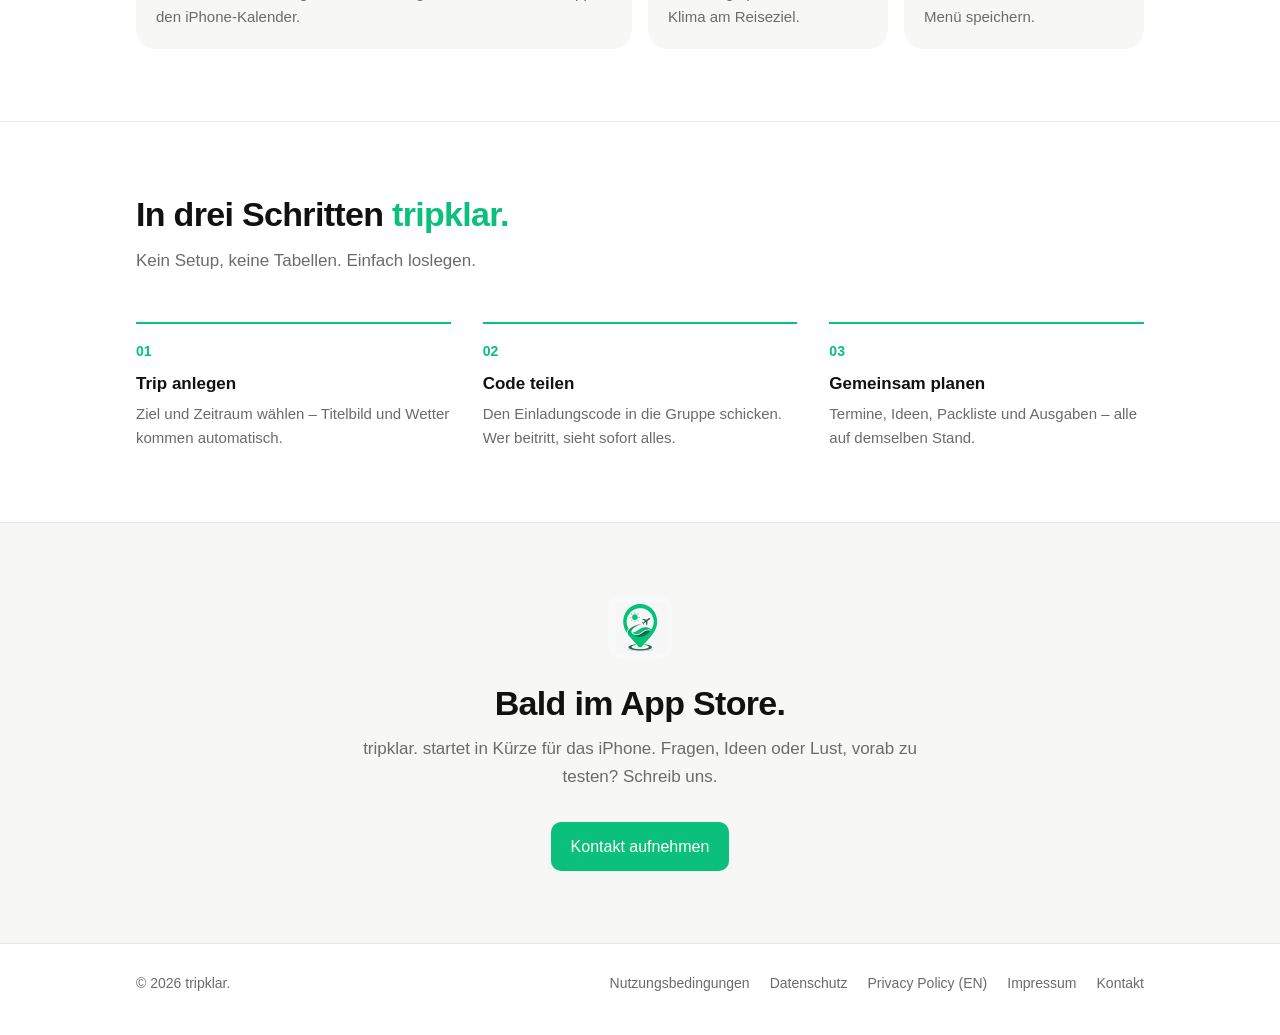
==== commit 5d450b54: "Abschnitt „Eure Reise geht nur euch etwas an.“ entfernt Co-Authored-By: Claude Opus 5.5 <noreply@ant" ====
--- a/index.html
+++ b/index.html
@@ -131,23 +131,6 @@
     </div>
   </section>
 
-  <section>
-    <div class="wrap">
-      <div class="promise">
-        <div>
-          <h2 class="section-title">Eure Reise geht nur euch etwas an.</h2>
-          <p class="section-lead">tripklar. verdient kein Geld mit euren Daten. Gespeichert wird nur, was die App zum Funktionieren braucht.</p>
-        </div>
-        <ul>
-          <li><svg class="i" viewBox="0 0 24 24" aria-hidden="true"><path d="M5 12.5l4.5 4.5L19 7.5"/></svg>Kein Tracking, keine Analyse-Tools, keine Werbung</li>
-          <li><svg class="i" viewBox="0 0 24 24" aria-hidden="true"><path d="M5 12.5l4.5 4.5L19 7.5"/></svg>Kein Zugriff auf Standort oder Kontakte</li>
-          <li><svg class="i" viewBox="0 0 24 24" aria-hidden="true"><path d="M5 12.5l4.5 4.5L19 7.5"/></svg>Trip-Inhalte sehen nur die Mitreisenden</li>
-          <li><svg class="i" viewBox="0 0 24 24" aria-hidden="true"><path d="M5 12.5l4.5 4.5L19 7.5"/></svg>Konto jederzeit in der App löschbar</li>
-        </ul>
-      </div>
-    </div>
-  </section>
-
   <section id="start" class="cta-final">
     <div class="wrap narrow">
       <img src="assets/logo.png" alt="" width="64" height="64">
--- a/style.css
+++ b/style.css
@@ -184,14 +184,6 @@
 .step h3 { margin: 0 0 4px; font-size: 17px; font-weight: 600; }
 .step p { margin: 0; color: var(--grey); font-size: 15px; }
 
-.promise { display: grid; grid-template-columns: 1fr 1fr; gap: 48px; align-items: start; }
-.promise .section-lead { margin: 0; }
-@media (max-width: 760px) { .promise { grid-template-columns: 1fr; gap: 28px; } }
-.promise ul { list-style: none; padding: 0; margin: 0; }
-.promise li { display: flex; gap: 12px; align-items: center; padding: 14px 0; border-bottom: 1px solid var(--line); }
-.promise li:first-child { border-top: 1px solid var(--line); }
-.promise li .i { color: var(--primary); }
-
 .cta-final { background: var(--subtle); text-align: center; }
 .cta-final img { display: block; margin: 0 auto 24px; border-radius: 14px; }
 .cta-final .section-lead { margin-left: auto; margin-right: auto; margin-bottom: 32px; }
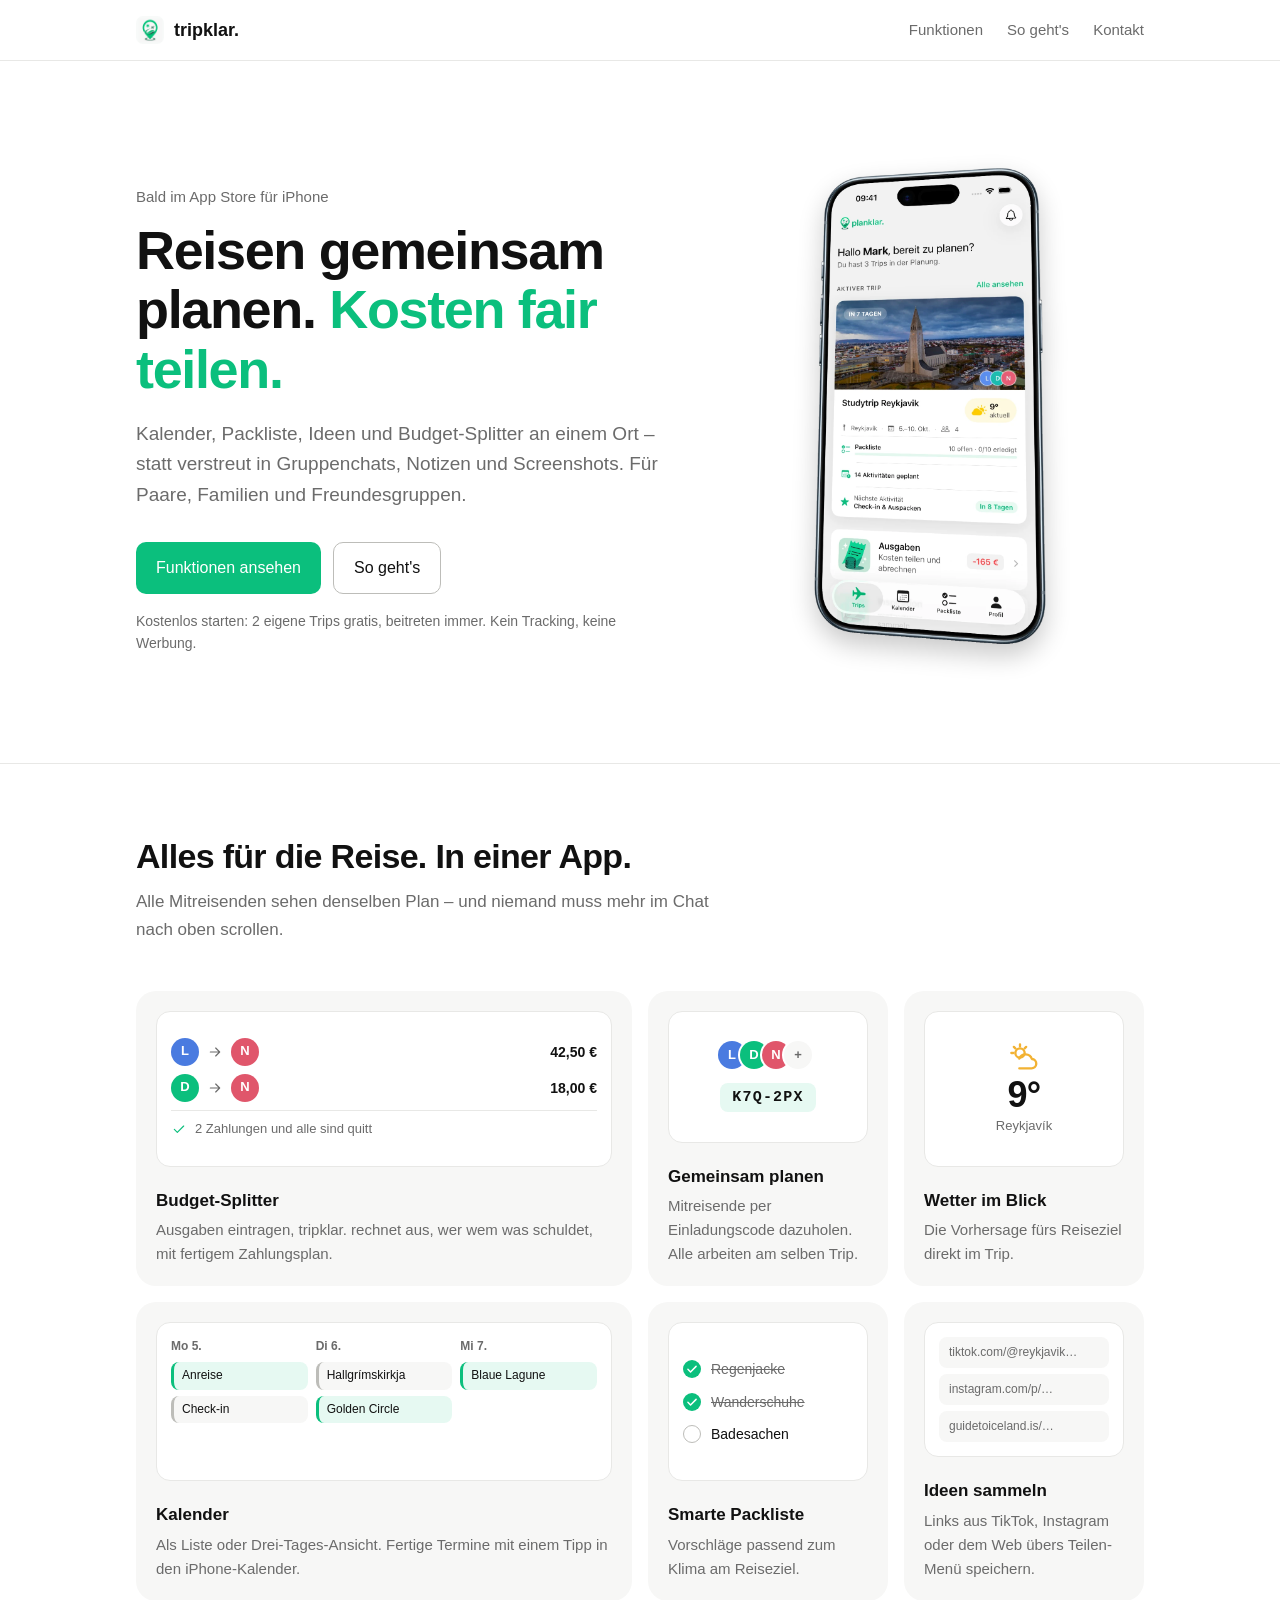
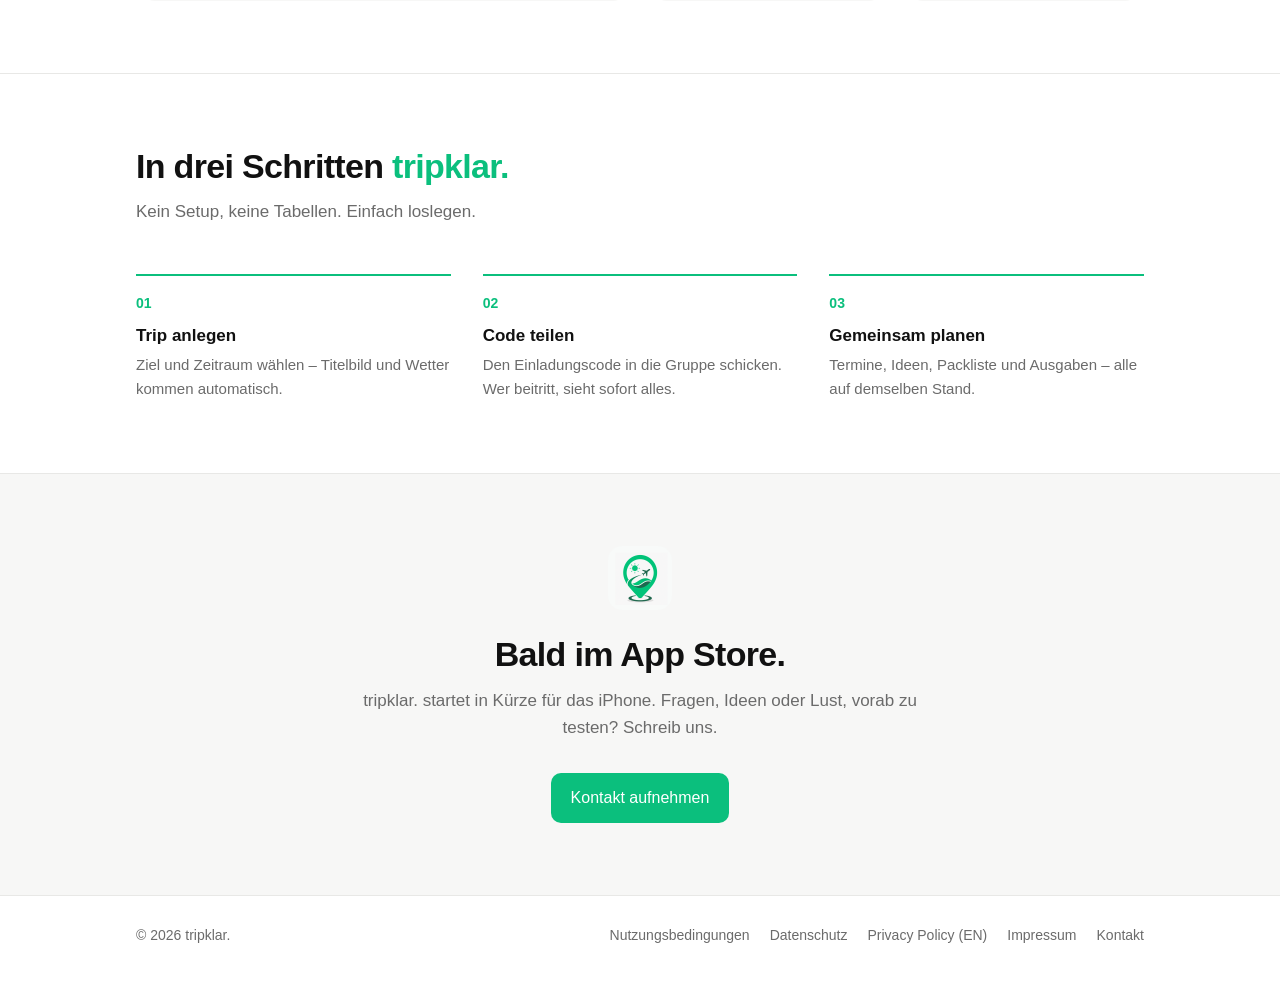
==== commit f5212dc3: "Hero: grünen Kasten entfernt, Handy-Schatten neu und weich auslaufend Co-Authored-By: Claude Opus 5." ====
--- a/index.html
+++ b/index.html
@@ -49,7 +49,7 @@
       <div class="hero-mockup">
         <picture>
           <source srcset="assets/hero-mockup.webp" type="image/webp">
-          <img src="assets/hero-mockup.png" width="1080" height="1620"
+          <img src="assets/hero-mockup.png" width="955" height="1724"
                alt="Die Startseite von tripklar. mit dem nächsten Trip, Wetter, Packliste und Ausgaben">
         </picture>
       </div>
--- a/style.css
+++ b/style.css
@@ -85,19 +85,11 @@
   .hero .wrap { grid-template-columns: 1fr; gap: 40px; }
 }
 
-/* The phone mockup sits on a flat green panel so its edges have room
-   and it doesn't read as cropped. */
-.hero-mockup {
-  display: flex; justify-content: center;
-  padding: 40px 24px;
-  background: var(--tint);
-  border-radius: 28px;
-}
-.hero-mockup img {
-  display: block; width: 100%; max-width: 340px; height: auto;
-  filter: drop-shadow(0 20px 36px rgba(0, 0, 0, 0.16));
-}
-@media (max-width: 820px) { .hero-mockup { padding: 28px 16px; } .hero-mockup img { max-width: 260px; } }
+/* The phone mockup stands freely on the page; its soft shadow is baked
+   into the image and fades out before the image edge. */
+.hero-mockup { display: flex; justify-content: center; }
+.hero-mockup img { display: block; width: 100%; max-width: 300px; height: auto; }
+@media (max-width: 820px) { .hero-mockup img { max-width: 230px; } }
 
 /* ---------- Sections ---------- */
 
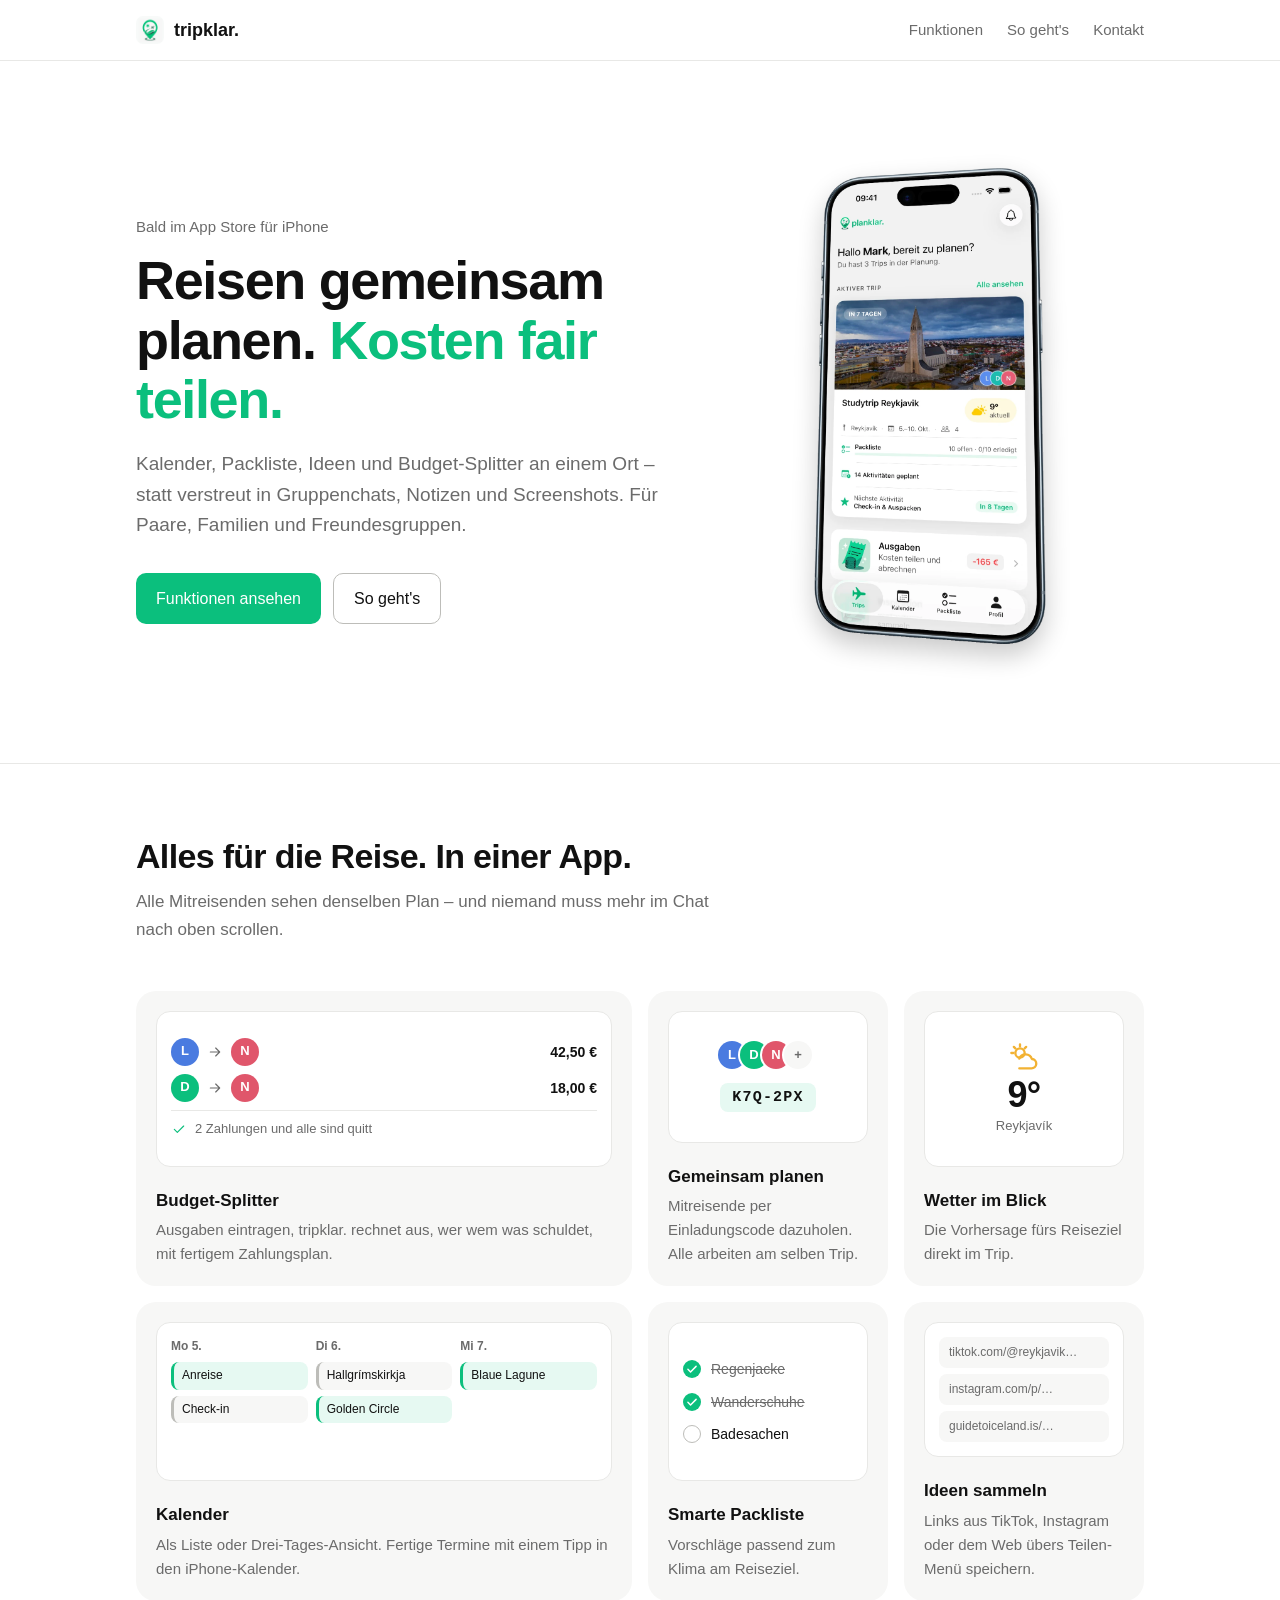
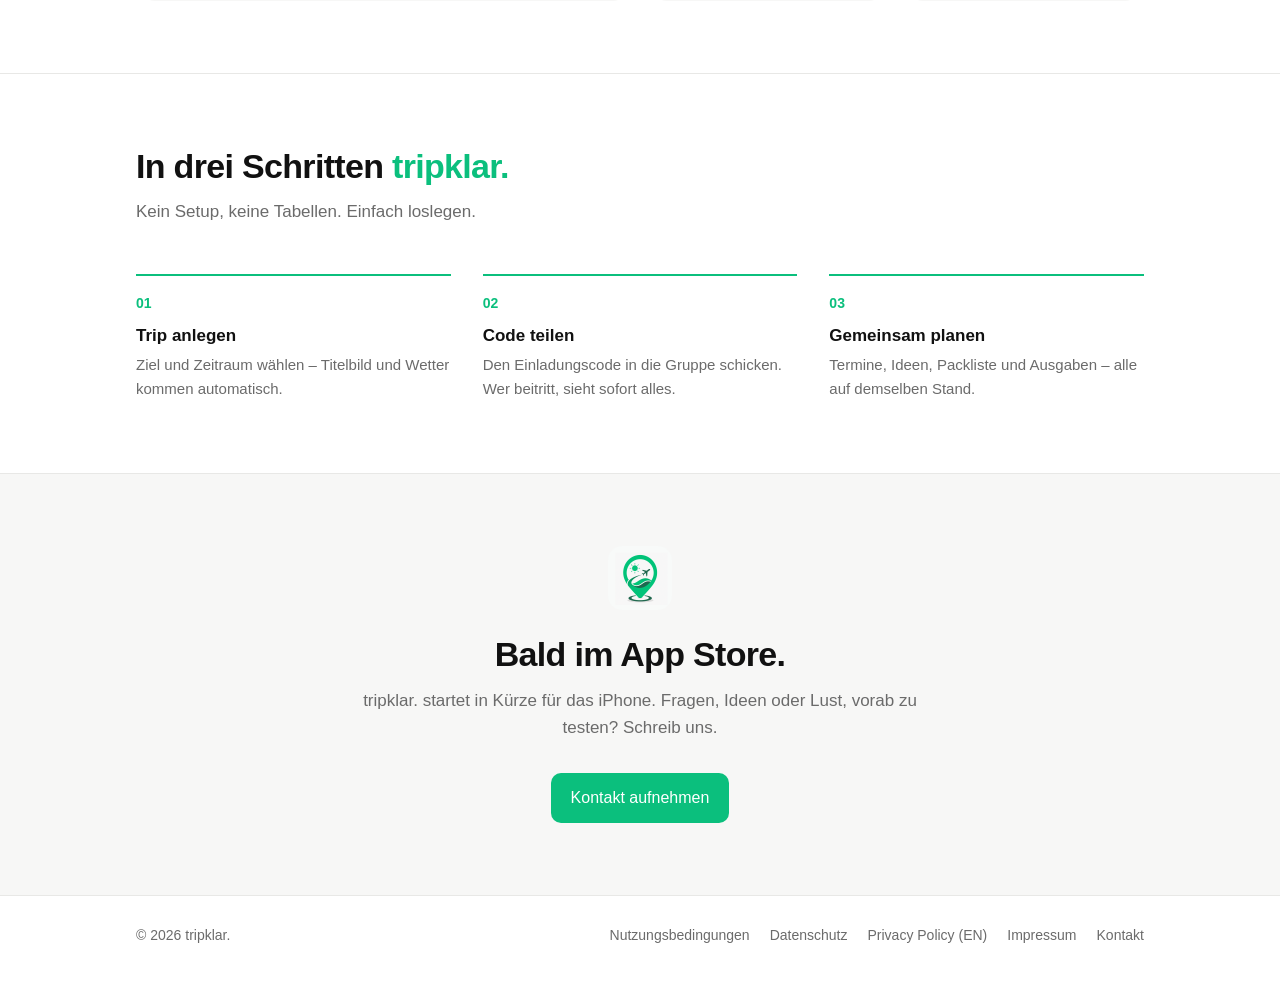
==== commit 404d530e: "Hero: Hinweis unter den Buttons entfernt Co-Authored-By: Claude Opus 5.5 <noreply@anthropic.com>" ====
--- a/index.html
+++ b/index.html
@@ -41,7 +41,6 @@
           <a class="btn btn-primary" href="#funktionen">Funktionen ansehen</a>
           <a class="btn btn-ghost" href="#so-gehts">So geht's</a>
         </div>
-        <small>Kostenlos starten: 2 eigene Trips gratis, beitreten immer. Kein Tracking, keine Werbung.</small>
       </div>
 
       <!-- Mockup from shots.so (transparent background). WebP for size,
--- a/style.css
+++ b/style.css
@@ -78,7 +78,6 @@
 .hero h1 span, .accent { color: var(--primary); }
 .hero p.lead { font-size: 19px; color: var(--grey); margin: 0 0 32px; max-width: 32em; }
 .cta-row { display: flex; flex-wrap: wrap; gap: 12px; }
-.hero small { display: block; margin-top: 16px; color: var(--grey); font-size: 14px; }
 
 @media (max-width: 820px) {
   .hero { padding: 48px 0 40px; }
